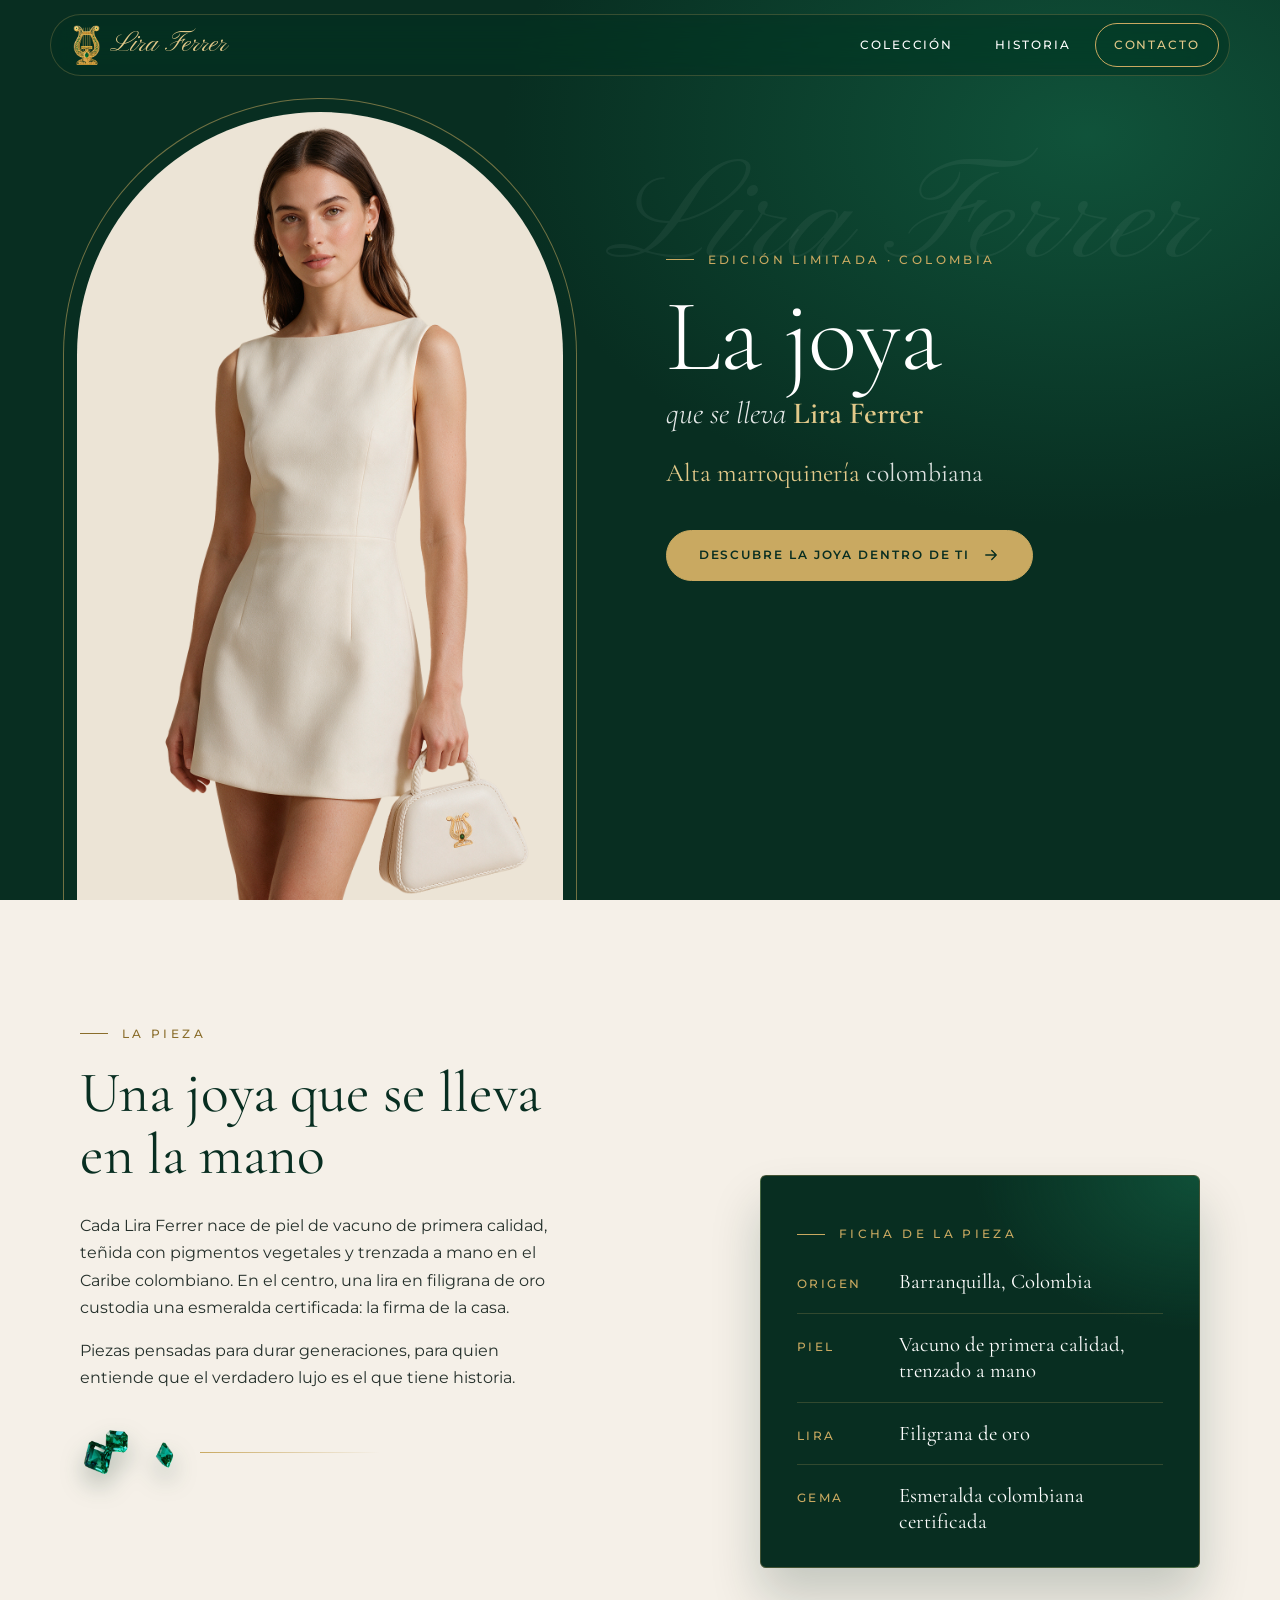
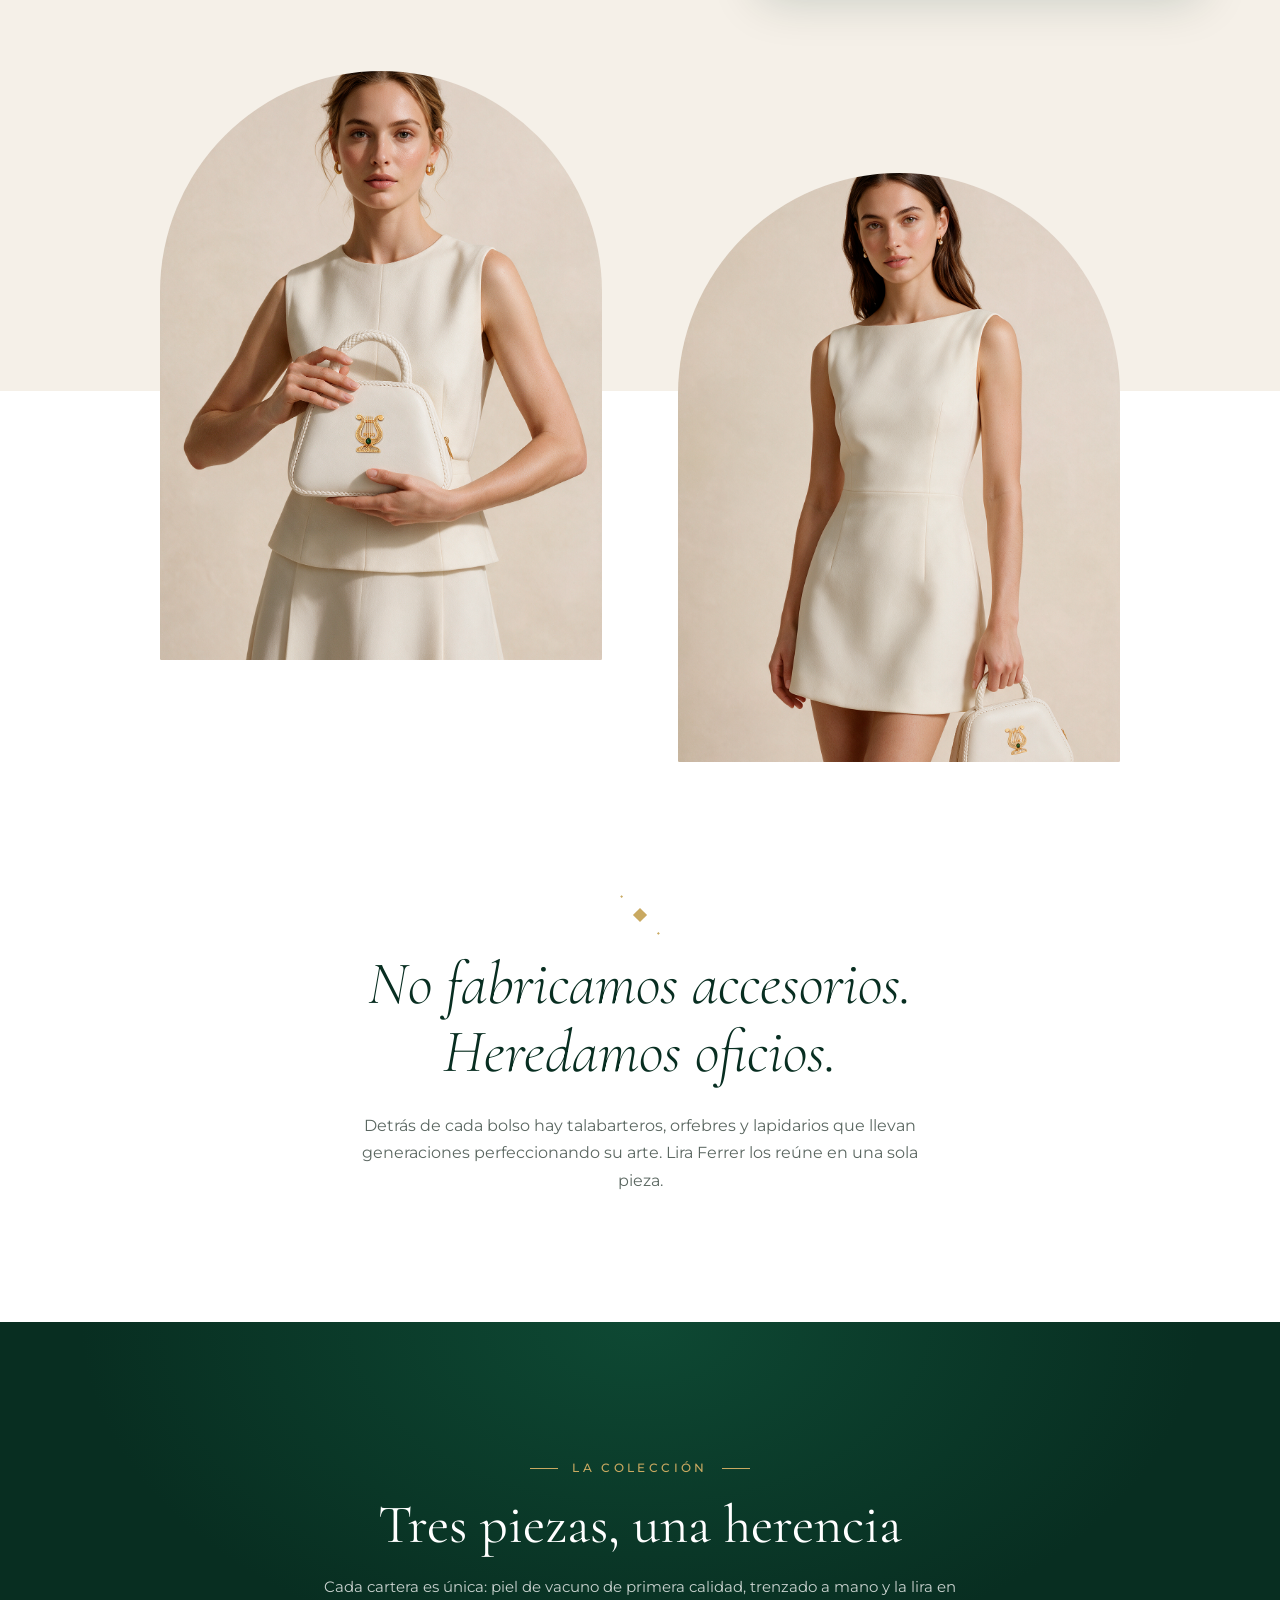
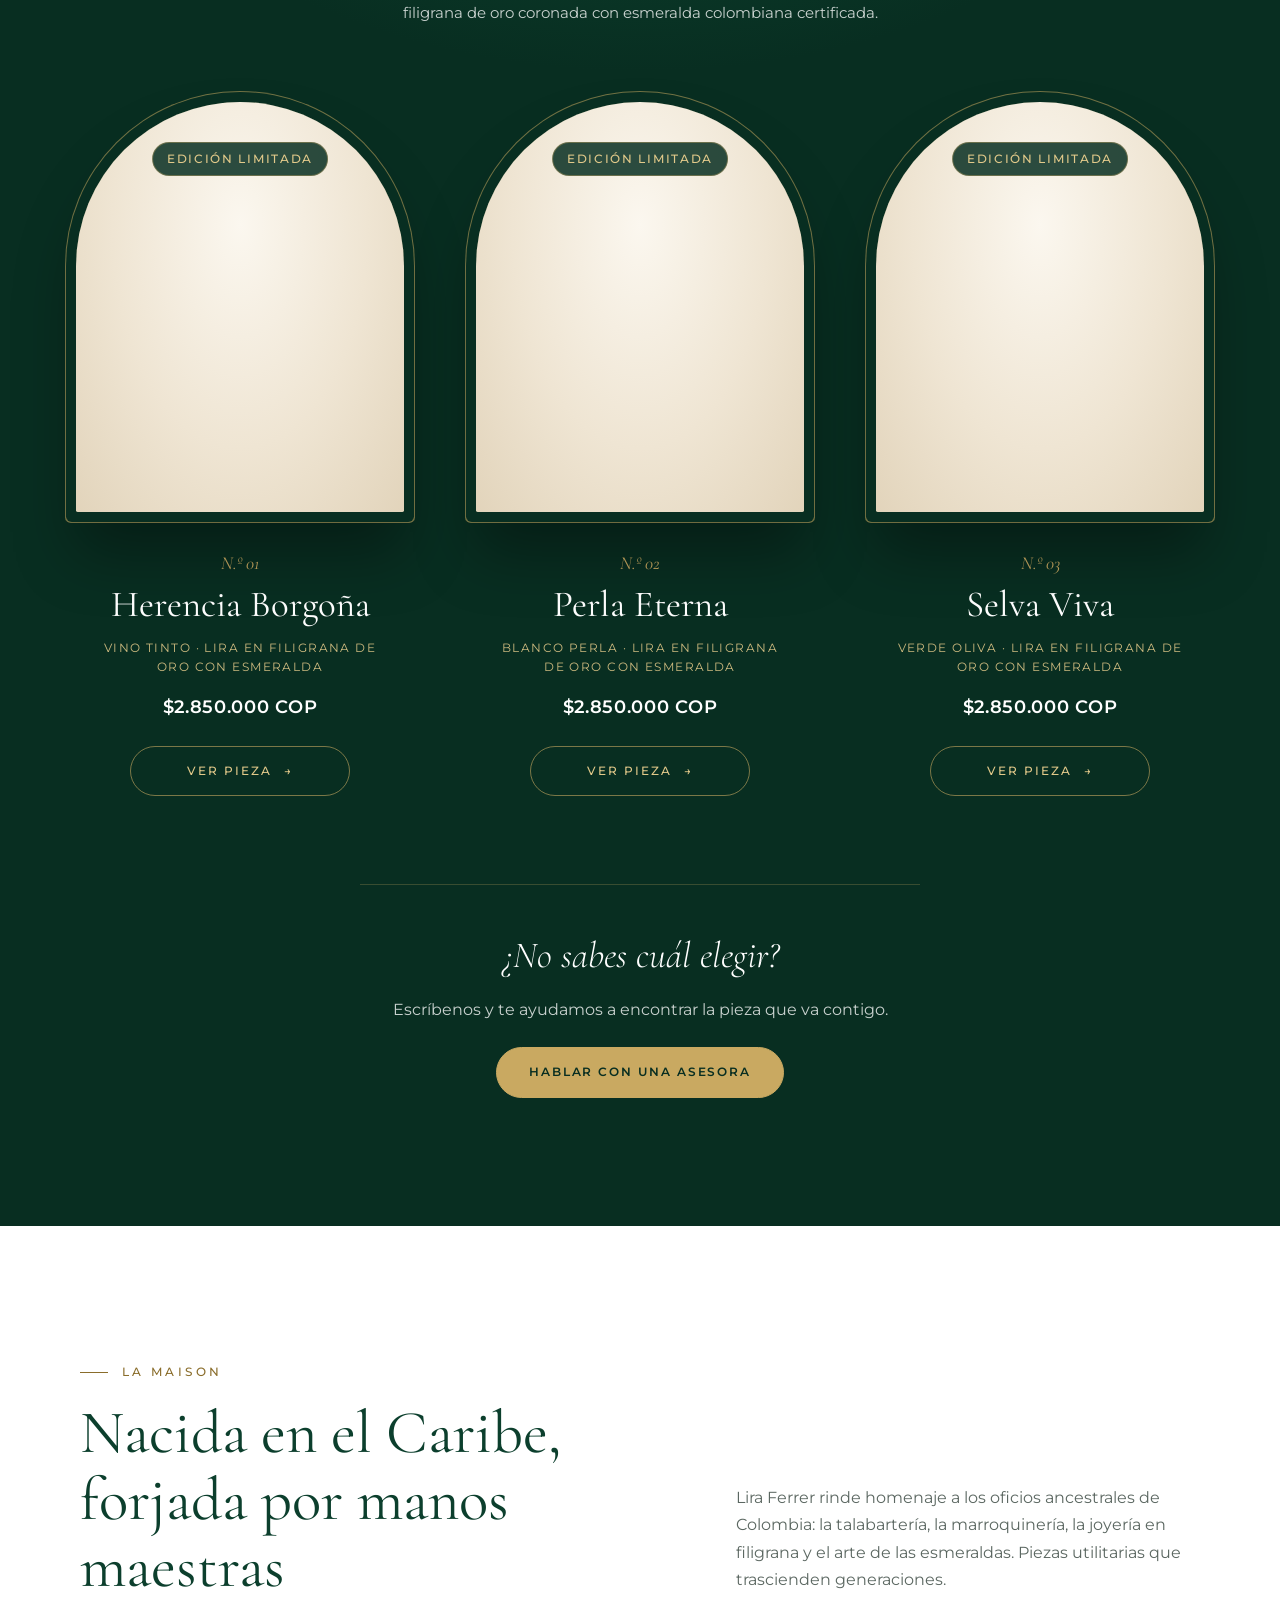
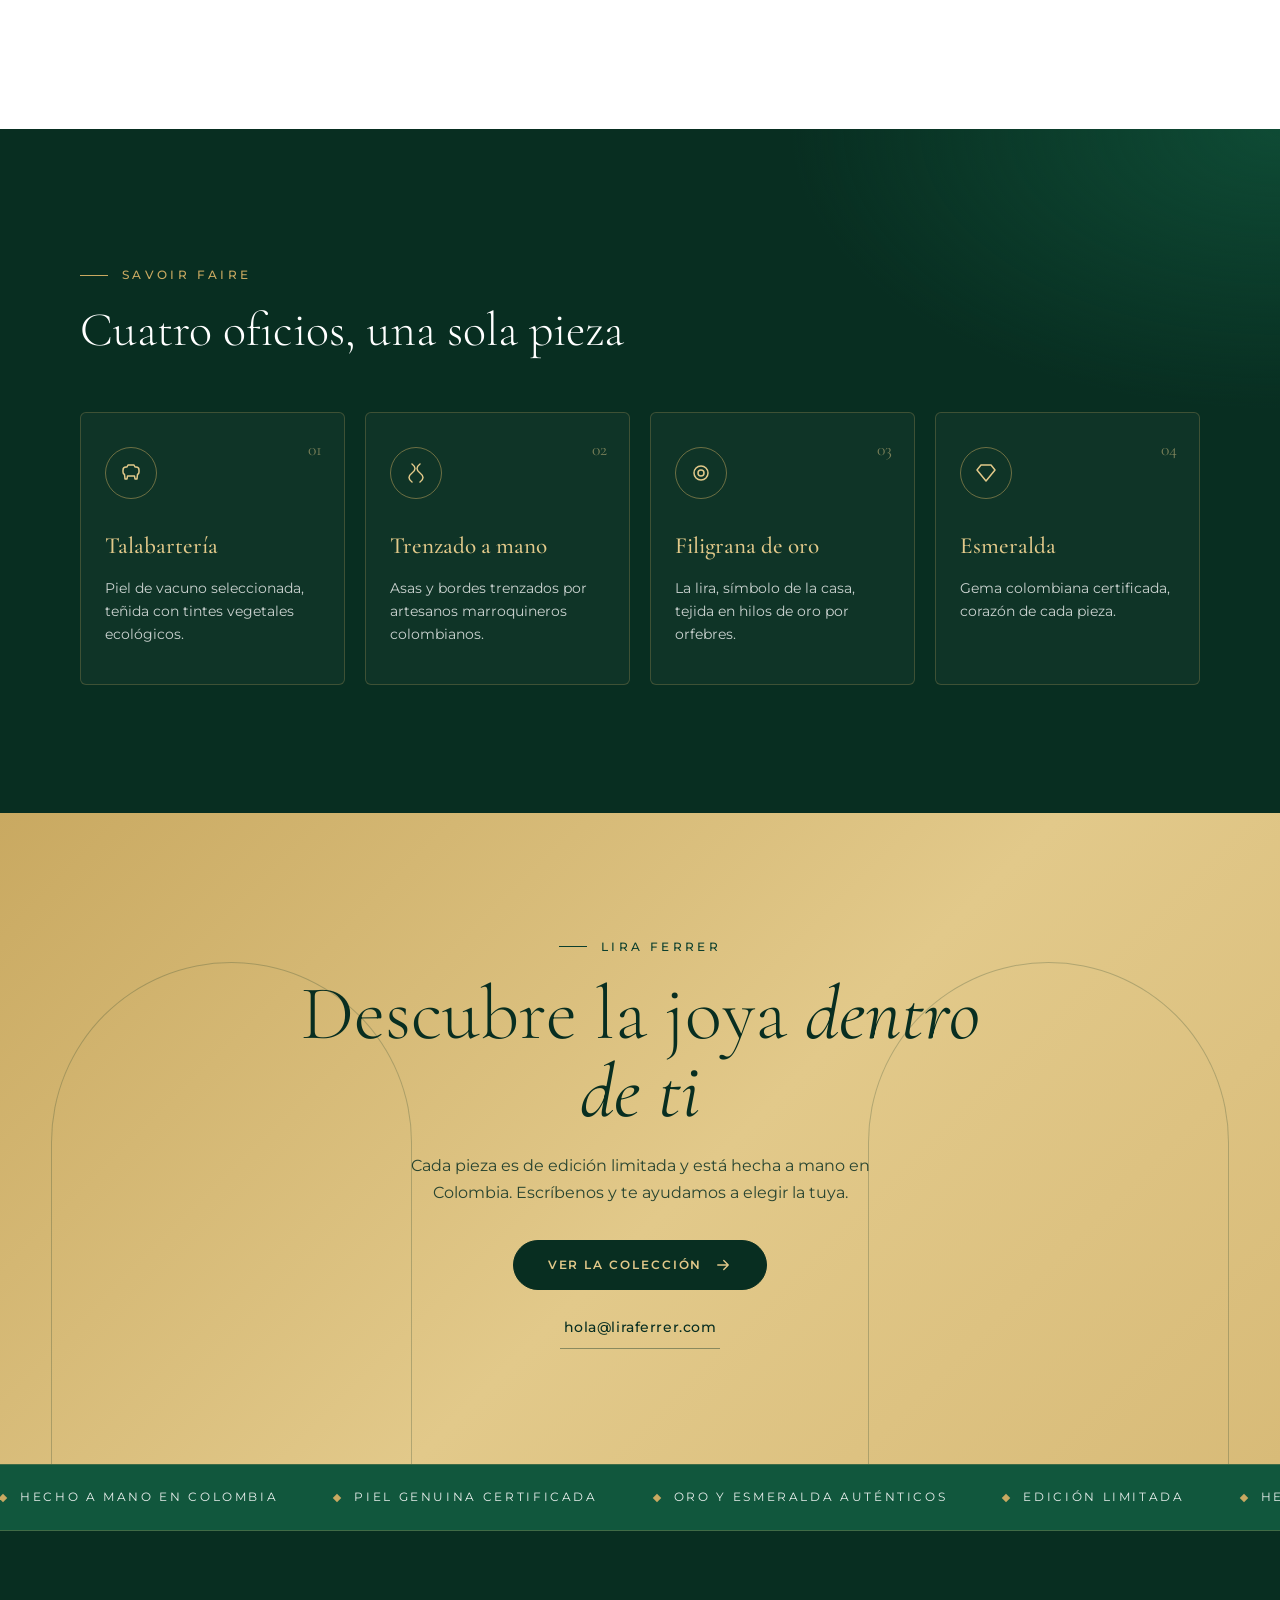
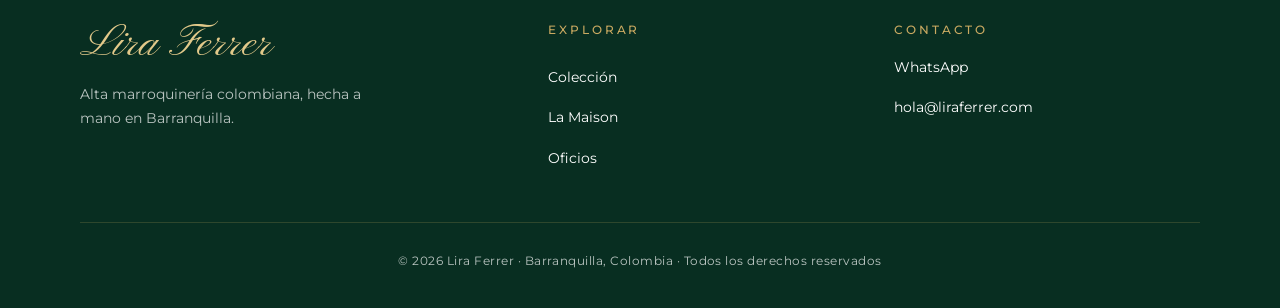
==== frontend/index.html @ e4b2d53c "Add files via upload" ====
<!DOCTYPE html>
<html lang="es">
<head>
  <meta charset="UTF-8">
  <meta name="viewport" content="width=device-width, initial-scale=1.0">
  <meta name="theme-color" content="#082e21">
  <title>Lira Ferrer | Alta marroquinería colombiana</title>
  <meta name="description" content="Lira Ferrer: alta marroquinería colombiana. Carteras hechas a mano con piel genuina, lira en filigrana de oro y esmeralda colombiana certificada.">

  <!-- Las animaciones de aparición solo se activan si hay JavaScript -->
  <script>document.documentElement.classList.add('js');</script>

  <!-- Fuentes -->
  <link rel="preconnect" href="https://fonts.googleapis.com">
  <link rel="preconnect" href="https://fonts.gstatic.com" crossorigin>
  <link href="https://fonts.googleapis.com/css2?family=Cormorant+Garamond:ital,wght@0,300;0,400;0,500;0,600;1,300;1,400;1,500&family=Montserrat:wght@300;400;500;600&family=Pinyon+Script&display=swap" rel="stylesheet">

  <!-- Estilos -->
  <link rel="stylesheet" href="assets/css/styles.css">
</head>
<body>

  <a href="#coleccion" class="skip">Saltar al contenido</a>
  <div class="progreso" aria-hidden="true"></div>

  <!-- ================= NAV ================= -->
  <header class="nav" id="nav">
    <a href="#inicio" class="nav-logo" aria-label="Lira Ferrer, inicio">
      <img src="assets/img/logo/lira-emblema.png" alt="" width="40" height="40">
      <span>Lira Ferrer</span>
    </a>

    <button class="nav-toggle" id="navToggle" aria-label="Abrir menú" aria-controls="navLinks">
      <span></span><span></span><span></span>
    </button>

    <nav aria-label="Principal">
      <ul class="nav-links" id="navLinks">
        <li><a href="#coleccion">Colección</a></li>
        <li><a href="#maison">Historia</a></li>
        <li><a href="#contacto">Contacto</a></li>
      </ul>
    </nav>
  </header>

  <main>
  <!-- ================= HERO ================= -->
  <section class="hero" id="inicio">
    <div class="hero-foto">
      <img src="assets/img/hero/hero-modelo.png" alt="Modelo sosteniendo el bolso Perla Eterna" fetchpriority="high" decoding="async">
    </div>

    <span class="hero-marca-agua" aria-hidden="true">Lira Ferrer</span>

    <div class="hero-texto">
      <span class="eyebrow eyebrow-oro">Edición limitada · Colombia</span>
      <h1>
        La joya
        <small>que se lleva <strong>Lira Ferrer</strong></small>
      </h1>
      <p class="hero-sub"><span>Alta marroquinería</span> colombiana</p>
      <a href="#coleccion" class="btn btn-pill">
        Descubre la joya dentro de ti
        <svg viewBox="0 0 24 24" aria-hidden="true"><path d="M5 12h14M13 6l6 6-6 6"/></svg>
      </a>
    </div>
  </section>

  <!-- ================= INTRO =================
       Columna izquierda: texto + esmeraldas como cierre.
       Columna derecha: bolso rotatorio (sobresale del hero) + ficha debajo.
       El bolso va EN el flujo de la columna, así la ficha nunca se encima. -->
  <section class="intro">
    <div class="contenedor intro-grid">

      <div class="intro-texto reveal">
        <span class="eyebrow">La pieza</span>
        <h2>Una joya que se lleva en la mano</h2>
        <p>Cada Lira Ferrer nace de piel de vacuno de primera calidad, teñida con pigmentos vegetales y trenzada a mano en el Caribe colombiano. En el centro, una lira en filigrana de oro custodia una esmeralda certificada: la firma de la casa.</p>
        <p>Piezas pensadas para durar generaciones, para quien entiende que el verdadero lujo es el que tiene historia.</p>

        <div class="intro-cierre" aria-hidden="true">
          <img class="intro-esmeraldas" src="assets/img/decor/esmeraldas.png" alt="" loading="lazy" decoding="async">
          <span class="intro-linea"></span>
        </div>
      </div>

      <div class="intro-derecha">
        <!-- Rotación de bolsos: cada 15 s se funde al siguiente (CSS puro) -->
        <div class="intro-bolso">
          <img src="assets/img/bolsos/bolso-blanco.png" alt="Bolsos Lira Ferrer con lira de oro y esmeralda" decoding="async">
          <img src="assets/img/bolsos/bolso-verde.png" alt="" aria-hidden="true" decoding="async">
          <img src="assets/img/bolsos/bolso-vinotinto.png" alt="" aria-hidden="true" decoding="async">
        </div>

        <aside class="intro-ficha reveal" aria-label="Ficha de la pieza">
          <span class="eyebrow eyebrow-oro">Ficha de la pieza</span>
          <dl>
            <div><dt>Origen</dt><dd>Barranquilla, Colombia</dd></div>
            <div><dt>Piel</dt><dd>Vacuno de primera calidad, trenzado a mano</dd></div>
            <div><dt>Lira</dt><dd>Filigrana de oro</dd></div>
            <div><dt>Gema</dt><dd>Esmeralda colombiana certificada</dd></div>
          </dl>
        </aside>
      </div>

    </div>
  </section>

  <!-- ================= GALERÍA ================= -->
  <section class="galeria" aria-label="Galería">
    <div class="galeria-grid">
      <figure class="galeria-item reveal">
        <img src="assets/img/galeria/galeria-1.png" alt="Modelo con vestido blanco y bolso Lira Ferrer" loading="lazy" decoding="async">
      </figure>
      <figure class="galeria-item reveal">
        <img src="assets/img/galeria/galeria-2.png" alt="Modelo sosteniendo el bolso Lira Ferrer" loading="lazy" decoding="async">
      </figure>
    </div>
  </section>

  <!-- ================= MANIFIESTO ================= -->
  <section class="manifiesto">
    <div class="contenedor-angosto reveal">
      <span class="ornamento" aria-hidden="true"></span>
      <h2>No fabricamos accesorios. Heredamos oficios.</h2>
      <p>Detrás de cada bolso hay talabarteros, orfebres y lapidarios que llevan generaciones perfeccionando su arte. Lira Ferrer los reúne en una sola pieza.</p>
    </div>
  </section>

  <!-- ================= COLECCIÓN ================= -->
  <section class="coleccion" id="coleccion">
    <div class="titulo-seccion reveal">
      <span class="eyebrow">La colección</span>
      <h2>Tres piezas, una herencia</h2>
      <p>Cada cartera es única: piel de vacuno de primera calidad, trenzado a mano y la lira en filigrana de oro coronada con esmeralda colombiana certificada.</p>
    </div>

    <!-- Se muestra tal cual; si la API responde, JS lo reemplaza con los datos reales -->
    <div class="coleccion-grid" id="coleccionGrid">
      <article class="pieza reveal">
        <a href="producto.html?slug=herencia-borgona" class="pieza-img" aria-label="Ver Herencia Borgoña">
          <img src="assets/img/bolsos/bolso-vinotinto.png" alt="Herencia Borgoña" loading="lazy" decoding="async">
        </a>
        <div class="pieza-info">
          <h3>Herencia Borgoña</h3>
          <p class="pieza-detalle">Vino tinto · Lira en filigrana de oro con esmeralda</p>
          <span class="pieza-precio">$2.850.000 COP</span>
          <a href="producto.html?slug=herencia-borgona" class="btn btn-linea">Ver pieza</a>
        </div>
      </article>

      <article class="pieza reveal">
        <a href="producto.html?slug=perla-eterna" class="pieza-img" aria-label="Ver Perla Eterna">
          <img src="assets/img/bolsos/bolso-blanco.png" alt="Perla Eterna" loading="lazy" decoding="async">
        </a>
        <div class="pieza-info">
          <h3>Perla Eterna</h3>
          <p class="pieza-detalle">Blanco perla · Lira en filigrana de oro con esmeralda</p>
          <span class="pieza-precio">$2.850.000 COP</span>
          <a href="producto.html?slug=perla-eterna" class="btn btn-linea">Ver pieza</a>
        </div>
      </article>

      <!-- NOMBRE Y SLUG PROVISIONALES: cámbialos por los reales del bolso verde -->
      <article class="pieza reveal">
        <a href="producto.html?slug=selva-viva" class="pieza-img" aria-label="Ver Selva Viva">
          <img src="assets/img/bolsos/bolso-verde.png" alt="Selva Viva" loading="lazy" decoding="async">
        </a>
        <div class="pieza-info">
          <h3>Selva Viva</h3>
          <p class="pieza-detalle">Verde oliva · Lira en filigrana de oro con esmeralda</p>
          <span class="pieza-precio">$2.850.000 COP</span>
          <a href="producto.html?slug=selva-viva" class="btn btn-linea">Ver pieza</a>
        </div>
      </article>
    </div>

    <!-- Asesoría: el enlace de WhatsApp lo copia efectos.js desde el del footer -->
    <div class="coleccion-ayuda reveal" hidden>
      <h3>¿No sabes cuál elegir?</h3>
      <p>Escríbenos y te ayudamos a encontrar la pieza que va contigo.</p>
      <a href="#" id="linkWhatsapp2" class="btn btn-pill" target="_blank" rel="noopener">Hablar con una asesora</a>
    </div>
  </section>

  <!-- ================= LA MAISON ================= -->
  <section class="maison" id="maison">
    <div class="contenedor maison-grid reveal">
      <div>
        <span class="eyebrow">La Maison</span>
        <h2>Nacida en el Caribe, forjada por manos maestras</h2>
      </div>
      <p>Lira Ferrer rinde homenaje a los oficios ancestrales de Colombia: la talabartería, la marroquinería, la joyería en filigrana y el arte de las esmeraldas. Piezas utilitarias que trascienden generaciones.</p>
    </div>
  </section>

  <!-- ================= SAVOIR FAIRE ================= -->
  <section class="oficios" id="oficios">
    <div class="contenedor">
      <div class="oficios-cabecera reveal">
        <span class="eyebrow eyebrow-oro">Savoir faire</span>
        <h3 class="oficios-titulo">Cuatro oficios, una sola pieza</h3>
      </div>

      <div class="oficios-grid">
        <div class="oficio reveal">
          <div class="oficio-icono">
            <!-- Talabartería -->
            <svg viewBox="0 0 24 24" aria-hidden="true"><path d="M4 9c0-2 1.5-3 3-3h1l1-2h6l1 2h1c1.5 0 3 1 3 3v2c0 1-.5 2-1.5 2.5L18 18h-2l-.5-3h-7L8 18H6l-.5-4.5C4.5 13 4 12 4 11z"/></svg>
          </div>
          <h4>Talabartería</h4>
          <p>Piel de vacuno seleccionada, teñida con tintes vegetales ecológicos.</p>
        </div>

        <div class="oficio reveal">
          <div class="oficio-icono">
            <!-- Trenzado -->
            <svg viewBox="0 0 24 24" aria-hidden="true"><path d="M8 3c4 3 4 6 0 9s-4 6 0 9M16 3c-4 3-4 6 0 9s4 6 0 9"/></svg>
          </div>
          <h4>Trenzado a mano</h4>
          <p>Asas y bordes trenzados por artesanos marroquineros colombianos.</p>
        </div>

        <div class="oficio reveal">
          <div class="oficio-icono">
            <!-- Filigrana -->
            <svg viewBox="0 0 24 24" aria-hidden="true"><circle cx="12" cy="12" r="7"/><circle cx="12" cy="12" r="3"/></svg>
          </div>
          <h4>Filigrana de oro</h4>
          <p>La lira, símbolo de la casa, tejida en hilos de oro por orfebres.</p>
        </div>

        <div class="oficio reveal">
          <div class="oficio-icono">
            <!-- Esmeralda -->
            <svg viewBox="0 0 24 24" aria-hidden="true"><path d="M7 4h10l4 5-9 11L3 9z"/></svg>
          </div>
          <h4>Esmeralda</h4>
          <p>Gema colombiana certificada, corazón de cada pieza.</p>
        </div>
      </div>
    </div>
  </section>

  <!-- ================= CTA FINAL ================= -->
  <section class="cta-final" aria-labelledby="ctaTitulo">
    <div class="contenedor-angosto reveal">
      <span class="eyebrow eyebrow-claro">Lira Ferrer</span>
      <h2 id="ctaTitulo">Descubre la joya <em>dentro de ti</em></h2>
      <p>Cada pieza es de edición limitada y está hecha a mano en Colombia. Escríbenos y te ayudamos a elegir la tuya.</p>
      <div class="cta-acciones">
        <a href="#coleccion" class="btn btn-oscuro">
          Ver la colección
          <svg viewBox="0 0 24 24" aria-hidden="true"><path d="M5 12h14M13 6l6 6-6 6"/></svg>
        </a>
        <a href="mailto:hola@liraferrer.com" class="enlace-sutil">hola@liraferrer.com</a>
      </div>
    </div>
  </section>
  </main>

  <!-- ================= FRANJA SELLOS (marquesina) ================= -->
  <div class="franja" aria-label="Sellos de calidad">
    <div class="franja-track">
      <div class="franja-grupo">
        <span>Hecho a mano en Colombia</span>
        <span>Piel genuina certificada</span>
        <span>Oro y esmeralda auténticos</span>
        <span>Edición limitada</span>
      </div>
      <div class="franja-grupo" aria-hidden="true">
        <span>Hecho a mano en Colombia</span>
        <span>Piel genuina certificada</span>
        <span>Oro y esmeralda auténticos</span>
        <span>Edición limitada</span>
      </div>
    </div>
  </div>

  <!-- ================= FOOTER ================= -->
  <footer class="footer" id="contacto">
    <div class="contenedor footer-grid">
      <div class="footer-marca">
        <a href="#inicio" class="footer-logo">Lira Ferrer</a>
        <p>Alta marroquinería colombiana, hecha a mano en Barranquilla.</p>
      </div>

      <nav aria-label="Pie de página">
        <h4>Explorar</h4>
        <ul class="footer-links">
          <li><a href="#coleccion">Colección</a></li>
          <li><a href="#maison">La Maison</a></li>
          <li><a href="#oficios">Oficios</a></li>
        </ul>
      </nav>

      <div class="footer-contacto">
        <h4>Contacto</h4>
        <a href="#" id="linkWhatsapp" target="_blank" rel="noopener">WhatsApp</a>
        <a href="mailto:hola@liraferrer.com">hola@liraferrer.com</a>
      </div>
    </div>

    <p class="footer-copy">© <span id="anio">2026</span> Lira Ferrer · Barranquilla, Colombia · Todos los derechos reservados</p>
  </footer>

  <!-- WhatsApp flotante (se muestra solo si el enlace del footer está configurado) -->
  <a href="#" id="waFlotante" class="wa-flotante" target="_blank" rel="noopener" aria-label="Escribir por WhatsApp" hidden>
    <svg viewBox="0 0 24 24" aria-hidden="true"><path d="M21 11.5a8.38 8.38 0 0 1-.9 3.8 8.5 8.5 0 0 1-7.6 4.7 8.38 8.38 0 0 1-3.8-.9L3 21l1.9-5.7a8.38 8.38 0 0 1-.9-3.8 8.5 8.5 0 0 1 4.7-7.6 8.38 8.38 0 0 1 3.8-.9h.5a8.48 8.48 0 0 1 8 8v.5z"/></svg>
  </a>

  <!-- JS -->
  <script src="assets/js/pages/index.js"></script>
  <script src="assets/js/pages/piezas-locales.js"></script>
  <script src="assets/js/pages/efectos.js"></script>
</body>
</html>
---- frontend/assets/css/styles.css ----
/* =========================================================
   LIRA FERRER — Estilos generales (v3)
   Arquitectura de tokens en 3 capas:
   primitivos (valores) → semánticos (propósito) → componentes
   ========================================================= */

:root {
  /* ---------- 1. Primitivos ---------- */
  --verde: #0c3f2d;
  --verde-oscuro: #082e21;
  --verde-claro: #11573d;
  --oro: #c9a961;
  --oro-claro: #e2c98a;
  --oro-oscuro: #8a6d2b;      /* oro legible sobre fondos claros (contraste ≥ 4.5) */
  --crema: #f5f0e8;
  --blanco: #ffffff;
  --tinta: #25302b;
  --musgo: #5b6761;
  --placeholder: #ece4d6;

  --serif: 'Cormorant Garamond', Georgia, serif;
  --script: 'Pinyon Script', cursive;
  --sans: 'Montserrat', Arial, sans-serif;

  --ease: cubic-bezier(0.22, 1, 0.36, 1);

  /* ---------- 2. Semánticos ---------- */
  --texto: var(--tinta);
  --gris: var(--musgo);
  --acento: var(--oro);
  --acento-texto: var(--oro-oscuro);
  --superficie-oscura: var(--verde-oscuro);
  --superficie-suave: var(--crema);
  --radio: 6px;
  --radio-pill: 999px;
  --seccion: clamp(72px, 10vw, 140px);
  --sombra-suave: 0 20px 40px rgba(8, 46, 33, 0.10);
  --sombra-honda: 0 30px 50px rgba(8, 46, 33, 0.20);

  /* ---------- 3. Componentes ---------- */
  --btn-alto: 48px;
  --nav-alto: 64px;
}

/* Fundido entre páginas: al cambiar de color de pieza, la paleta se mezcla
   en vez de saltar. Navegadores sin soporte simplemente lo ignoran. */
@media (prefers-reduced-motion: no-preference) {
  @view-transition { navigation: auto; }
}

/* ---------- Reset ---------- */
* { margin: 0; padding: 0; box-sizing: border-box; }
html { scroll-behavior: smooth; -webkit-text-size-adjust: 100%; }
body {
  font-family: var(--sans);
  font-weight: 400;
  font-size: 1rem;
  color: var(--texto);
  background: var(--blanco);
  line-height: 1.7;
  overflow-x: hidden;
  -webkit-font-smoothing: antialiased;
}
img { max-width: 100%; display: block; }
a { color: inherit; text-decoration: none; }
ul { list-style: none; }
section[id] { scroll-margin-top: 90px; }

/* Imagen que no existe: se oculta para no mostrar el texto "alt" encima */
img.img-falta { visibility: hidden; }

/* Foco visible para teclado */
:focus-visible { outline: 2px solid var(--oro); outline-offset: 3px; border-radius: 2px; }

.skip {
  position: absolute; left: 16px; top: -60px; z-index: 200;
  background: var(--oro); color: var(--verde-oscuro);
  padding: 10px 18px; border-radius: var(--radio-pill); font-size: 0.8rem; font-weight: 600;
  transition: top 0.2s ease;
}
.skip:focus { top: 16px; }

/* Barra de progreso de lectura (solo navegadores con scroll-timeline) */
.progreso {
  position: fixed; top: 0; left: 0; z-index: 150;
  width: 100%; height: 3px;
  background: linear-gradient(90deg, var(--oro), var(--oro-claro));
  transform: scaleX(0);
  transform-origin: 0 50%;
  pointer-events: none;
}
@supports (animation-timeline: scroll()) {
  .progreso { animation: progreso linear both; animation-timeline: scroll(root); }
  @keyframes progreso { to { transform: scaleX(1); } }
}

/* ---------- Contenedores ---------- */
.contenedor { width: 90%; max-width: 1120px; margin: 0 auto; }
.contenedor-angosto { width: 90%; max-width: 720px; margin: 0 auto; text-align: center; }

/* ---------- Tipografía reutilizable ---------- */
.eyebrow {
  display: inline-flex;
  align-items: center;
  gap: 14px;
  font-size: 0.75rem;
  font-weight: 500;
  letter-spacing: 0.28em;
  text-transform: uppercase;
  color: var(--acento-texto);
  margin-bottom: 18px;
}
.eyebrow::before { content: ''; width: 28px; height: 1px; background: currentColor; }
.eyebrow-oro { color: var(--oro); }
.eyebrow-claro { color: var(--verde); }

.titulo-seccion { text-align: center; max-width: 660px; margin: 0 auto clamp(40px, 6vw, 64px); width: 90%; }
.titulo-seccion .eyebrow::after { content: ''; width: 28px; height: 1px; background: currentColor; }
.titulo-seccion h2 {
  font-family: var(--serif);
  font-weight: 400;
  font-size: clamp(2.2rem, 4.5vw, 3.4rem);
  line-height: 1.1;
  color: var(--verde);
  margin-bottom: 18px;
}
.titulo-seccion p { font-size: 0.95rem; color: var(--gris); }

/* ---------- Botones ---------- */
.btn {
  display: inline-flex;
  align-items: center;
  justify-content: center;
  gap: 12px;
  min-height: var(--btn-alto);
  font-family: var(--sans);
  font-size: 0.75rem;
  font-weight: 500;
  letter-spacing: 0.16em;
  text-transform: uppercase;
  transition: background 0.35s var(--ease), color 0.35s var(--ease), border-color 0.35s var(--ease), transform 0.35s var(--ease);
  cursor: pointer;
}
.btn svg { width: 18px; height: 18px; fill: none; stroke: currentColor; stroke-width: 1.8; stroke-linecap: round; stroke-linejoin: round; transition: transform 0.35s var(--ease); }
.btn:hover svg { transform: translateX(4px); }

/* Principal: relleno dorado con brillo ocasional */
.btn-pill {
  position: relative;
  overflow: hidden;
  isolation: isolate;
  padding: 14px 32px;
  background: var(--oro);
  border: 1px solid var(--oro);
  border-radius: var(--radio-pill);
  color: var(--verde-oscuro);
  font-weight: 600;
}
.btn-pill::before {
  content: '';
  position: absolute; inset: 0; z-index: -1;
  background: linear-gradient(110deg, transparent 30%, rgba(255, 255, 255, 0.5) 50%, transparent 70%);
  transform: translateX(-120%);
  animation: brillo 6s ease-in-out 2.5s infinite;
}
@keyframes brillo {
  0%, 55% { transform: translateX(-120%); }
  100%    { transform: translateX(120%); }
}
.btn-pill:hover { background: var(--oro-claro); border-color: var(--oro-claro); transform: translateY(-2px); }

/* Secundario: línea */
.btn-linea {
  width: 100%;
  padding: 14px 32px;
  border: 1px solid var(--verde);
  border-radius: var(--radio-pill);
  color: var(--verde);
}
.btn-linea::after { content: '→'; transition: transform 0.35s var(--ease); }
.btn-linea:hover { background: var(--verde); color: var(--oro-claro); }
.btn-linea:hover::after { transform: translateX(4px); }

/* Sobre fondo dorado */
.btn-oscuro {
  padding: 14px 34px;
  background: var(--verde-oscuro);
  border: 1px solid var(--verde-oscuro);
  border-radius: var(--radio-pill);
  color: var(--oro-claro);
  font-weight: 600;
}
.btn-oscuro:hover { background: var(--verde); transform: translateY(-2px); box-shadow: 0 14px 28px rgba(8, 46, 33, 0.3); }

/* =========================================================
   NAV (píldora flotante con desenfoque)
   ========================================================= */
.nav {
  position: fixed;
  top: 14px;
  left: 50%;
  transform: translateX(-50%);
  z-index: 100;
  width: min(1180px, calc(100% - 28px));
  display: flex;
  align-items: center;
  justify-content: space-between;
  padding: 8px 10px 8px 22px;
  border-radius: var(--radio-pill);
  background: rgba(8, 46, 33, 0.55);
  border: 1px solid rgba(201, 169, 97, 0.25);
  -webkit-backdrop-filter: blur(16px) saturate(140%);
  backdrop-filter: blur(16px) saturate(140%);
  transition: background 0.4s ease, box-shadow 0.4s ease;
}
.nav.scrolled { background: rgba(8, 46, 33, 0.92); box-shadow: 0 10px 30px rgba(0, 0, 0, 0.25); }
.nav-logo { display: flex; align-items: center; gap: 10px; }
.nav-logo img { height: 40px; width: auto; }
.nav-logo span { font-family: var(--script); font-size: 1.75rem; line-height: 1; color: var(--oro-claro); }
.nav-links { display: flex; align-items: center; gap: 6px; }
.nav-links a {
  display: inline-flex;
  align-items: center;
  min-height: 44px;
  padding: 0 18px;
  font-size: 0.75rem;
  font-weight: 500;
  letter-spacing: 0.16em;
  text-transform: uppercase;
  color: var(--blanco);
  border-radius: var(--radio-pill);
  transition: background 0.3s ease, color 0.3s ease;
}
.nav-links a:hover { background: rgba(255, 255, 255, 0.1); color: var(--oro-claro); }
.nav-links a.activo { color: var(--oro-claro); background: rgba(255, 255, 255, 0.1); }
.nav-links li:last-child a { border: 1px solid var(--oro); color: var(--oro-claro); }
.nav-links li:last-child a:hover,
.nav-links li:last-child a.activo { background: var(--oro); color: var(--verde-oscuro); }

.nav-toggle {
  display: none;
  flex-direction: column;
  justify-content: center;
  align-items: center;
  gap: 5px;
  width: 44px; height: 44px;
  background: none;
  border: none;
  cursor: pointer;
}
.nav-toggle span { width: 22px; height: 2px; background: var(--oro-claro); border-radius: 2px; }

/* =========================================================
   HERO
   ========================================================= */
.hero {
  position: relative;
  min-height: 100vh;
  min-height: 100svh;
  background:
    radial-gradient(900px 600px at 85% 15%, rgba(17, 87, 61, 0.9) 0%, transparent 65%),
    var(--verde-oscuro);
  display: flex;
  align-items: center;
  overflow: hidden;
}

/* Foto en arco (eco del arco de la lira) */
.hero-foto {
  position: absolute;
  left: 6%;
  bottom: 0;
  top: 112px;
  width: min(38%, 520px);
  background: var(--placeholder);
  border-radius: 999px 999px 0 0;
  transform: translate3d(0, calc(var(--py, 0) * 1px), 0);   /* parallax (efectos.js) */
}
.hero-foto::before {
  content: '';
  position: absolute;
  inset: -14px -14px 0 -14px;
  border: 1px solid rgba(201, 169, 97, 0.55);
  border-bottom: 0;
  border-radius: 999px 999px 0 0;
  pointer-events: none;
}
.hero-foto img {
  width: 100%; height: 100%;
  object-fit: cover;
  object-position: top center;
  border-radius: 999px 999px 0 0;
}

.hero-marca-agua {
  position: absolute;
  top: 17%; right: 6%;
  font-family: var(--script);
  font-size: clamp(5rem, 11vw, 10rem);
  line-height: 1;
  color: rgba(255, 255, 255, 0.05);
  white-space: nowrap;
  pointer-events: none;
  user-select: none;
  transform: translate3d(calc(var(--sx, 0) * 1px), 0, 0);
}

.hero-texto {
  position: relative;
  z-index: 3;
  margin-left: 52%;
  max-width: 580px;
  padding: 120px 5% 22vh 0;
  color: var(--blanco);
}
.hero-texto h1 {
  font-family: var(--serif);
  font-weight: 300;
  font-size: clamp(3.6rem, 8vw, 7.2rem);
  line-height: 0.95;
  letter-spacing: -0.01em;
}
.hero-texto h1 small {
  display: block;
  font-size: clamp(1.4rem, 2.4vw, 2rem);
  font-style: italic;
  font-weight: 300;
  letter-spacing: 0;
  margin-top: 14px;
  color: rgba(255, 255, 255, 0.9);
}
.hero-texto h1 strong { font-style: normal; font-weight: 600; color: var(--oro-claro); }
.hero-sub {
  font-family: var(--serif);
  font-size: clamp(1.25rem, 2vw, 1.6rem);
  margin: 22px 0 36px;
  color: rgba(255, 255, 255, 0.85);
}
.hero-sub span { color: var(--oro-claro); }

/* Entrada coreografiada del hero (solo CSS) */
.hero-texto > * { animation: entrar 1s var(--ease) both; }
.hero-texto > :nth-child(1) { animation-delay: 0.15s; }
.hero-texto > :nth-child(2) { animation-delay: 0.3s; }
.hero-texto > :nth-child(3) { animation-delay: 0.5s; }
.hero-texto > :nth-child(4) { animation-delay: 0.65s; }
.hero-foto img { animation: revelar 1.6s var(--ease) both; }
.hero-foto::before { animation: aparecer 1.2s ease 0.9s both; }
@keyframes entrar   { from { opacity: 0; transform: translateY(28px); } }
@keyframes aparecer { from { opacity: 0; } }
@keyframes revelar  {
  from { clip-path: inset(100% 0 0 0); transform: scale(1.12); }
  to   { clip-path: inset(0 0 0 0);   transform: scale(1); }
}

/* =========================================================
   INTRO
   Dos columnas. La derecha apila: bolso (sobresale del hero) y
   ficha. Como el bolso está en el flujo, la ficha nunca se encima.
   ========================================================= */
.intro {
  --intro-pad: clamp(80px, 9vw, 130px);
  --solape: clamp(160px, 22vw, 300px);      /* cuánto del bolso invade el hero */
  position: relative;
  background: var(--crema);
  padding: var(--intro-pad) 0 clamp(80px, 8vw, 120px);
}
.intro-grid {
  display: grid;
  grid-template-columns: minmax(0, 1fr) minmax(0, min(560px, 46%));
  gap: clamp(32px, 5vw, 64px);
  align-items: start;
}

/* --- Columna izquierda --- */
.intro-texto { max-width: 480px; }
.intro-texto h2 {
  font-family: var(--serif);
  font-weight: 400;
  font-size: clamp(2.4rem, 4.6vw, 3.6rem);
  line-height: 1.08;
  color: var(--verde-oscuro);
  margin-bottom: 26px;
}
.intro-texto p { font-size: 1rem; color: var(--texto); margin-bottom: 16px; }

/* Cierre: esmeraldas + filete dorado que se desvanece */
.intro-cierre { display: flex; align-items: center; gap: 20px; margin-top: 36px; }
.intro-esmeraldas {
  width: 100px;
  flex: none;
  filter: drop-shadow(0 12px 12px rgba(8, 46, 33, 0.28));
  animation: flotar 5s ease-in-out infinite reverse;
}
.intro-linea {
  flex: 1;
  max-width: 180px;
  height: 1px;
  background: linear-gradient(90deg, var(--oro), transparent);
}

/* --- Columna derecha --- */
.intro-derecha { display: flex; flex-direction: column; }

.intro-bolso {
  position: relative;
  z-index: 5;
  width: 100%;
  margin-top: calc((var(--intro-pad) + var(--solape)) * -1);   /* sube hasta invadir el hero */
  margin-bottom: clamp(24px, 3vw, 40px);
  filter: drop-shadow(0 40px 40px rgba(0, 0, 0, 0.22));
  animation: flotar 7s ease-in-out infinite;   /* el vaivén vive en el contenedor */
}
@keyframes flotar {
  0%, 100% { transform: translateY(0); }
  50%      { transform: translateY(-10px); }
}

/* Tres capas apiladas: la primera define el tamaño, las otras se superponen.
   Ciclo 45 s = 3 bolsos × 15 s. Fundido de 2.5 s con solapamiento:
   nunca hay un instante sin bolso. Solo se anima opacity. */
.intro-bolso img {
  display: block;
  width: 100%;
  height: auto;
  opacity: 0;
  animation: rotar-bolso 45s linear infinite both;
  will-change: opacity;
}
.intro-bolso img:nth-child(1) { animation-delay: -2.5s; }   /* ya visible al cargar */
.intro-bolso img:nth-child(2),
.intro-bolso img:nth-child(3) { position: absolute; inset: 0; height: 100%; object-fit: contain; }
.intro-bolso img:nth-child(2) { animation-delay: 12.5s; }
.intro-bolso img:nth-child(3) { animation-delay: 27.5s; }

@keyframes rotar-bolso {
  0%      { opacity: 0; }
  5.56%   { opacity: 1; }   /* entra en 2.5 s */
  33.33%  { opacity: 1; }   /* se mantiene hasta los 15 s */
  38.89%  { opacity: 0; }   /* sale mientras entra el siguiente */
  100%    { opacity: 0; }
}

/* Ficha de la pieza */
.intro-ficha {
  position: relative;
  width: 100%;
  max-width: 440px;
  align-self: flex-end;
  background:
    radial-gradient(320px 220px at 100% 0%, rgba(17, 87, 61, 0.8) 0%, transparent 70%),
    var(--superficie-oscura);
  border: 1px solid rgba(201, 169, 97, 0.3);
  border-radius: var(--radio);
  padding: 40px 36px 14px;
  box-shadow: var(--sombra-honda);
}
.intro-ficha .eyebrow { margin-bottom: 6px; }
.intro-ficha dl > div {
  display: grid;
  grid-template-columns: 84px 1fr;
  gap: 18px;
  align-items: baseline;
  padding: 18px 0;
  border-top: 1px solid rgba(201, 169, 97, 0.22);
}
.intro-ficha dl > div:first-child { border-top: 0; }
.intro-ficha dt {
  font-size: 0.75rem;
  font-weight: 500;
  letter-spacing: 0.2em;
  text-transform: uppercase;
  color: var(--oro);
}
.intro-ficha dd { font-family: var(--serif); font-size: 1.3rem; line-height: 1.25; color: var(--blanco); }

/* =========================================================
   GALERÍA (arcos escalonados)
   ========================================================= */
.galeria {
  background: linear-gradient(to bottom, var(--crema) 0%, var(--crema) 45%, var(--blanco) 45%);
  padding-bottom: 20px;
}
.galeria-grid {
  width: 90%;
  max-width: 960px;
  margin: 0 auto;
  display: grid;
  grid-template-columns: 1fr 1fr;
  gap: clamp(24px, 6vw, 80px);
  align-items: start;
}
.galeria-item {
  aspect-ratio: 3 / 4;
  overflow: hidden;
  background: var(--placeholder);
  border-radius: 999px 999px var(--radio) var(--radio);
}
.galeria-item:nth-child(2) { margin-top: clamp(40px, 8vw, 110px); }
.galeria-item img { width: 100%; height: 100%; object-fit: cover; transition: transform 1.2s var(--ease); }

/* =========================================================
   MANIFIESTO
   ========================================================= */
.manifiesto { padding: var(--seccion) 0; background: var(--blanco); }
.ornamento {
  display: block;
  width: 10px; height: 10px;
  margin: 0 auto 30px;
  background: var(--oro);
  transform: rotate(45deg);
  box-shadow: -26px 0 0 -4px var(--oro), 26px 0 0 -4px var(--oro);
}
.manifiesto h2 {
  font-family: var(--serif);
  font-weight: 300;
  font-style: italic;
  font-size: clamp(2.2rem, 5vw, 3.8rem);
  line-height: 1.12;
  color: var(--verde-oscuro);
  margin-bottom: 26px;
}
.manifiesto p { font-size: 1rem; color: var(--gris); max-width: 560px; margin: 0 auto; }

/* =========================================================
   COLECCIÓN (sección oscura + tarjetas en arco)
   El fondo oscuro hace que el "escenario" claro de cada bolso
   nunca se pierda con el de la sección.
   ========================================================= */
.coleccion {
  position: relative;
  background:
    radial-gradient(800px 500px at 50% 0%, rgba(17, 87, 61, 0.65) 0%, transparent 70%),
    var(--superficie-oscura);
  padding: var(--seccion) 0;
  color: var(--blanco);
}
.coleccion .titulo-seccion .eyebrow { color: var(--oro); }
.coleccion .titulo-seccion h2 { color: var(--blanco); }
.coleccion .titulo-seccion p { color: rgba(255, 255, 255, 0.78); }

.coleccion-grid {
  counter-reset: pieza;
  width: 90%;
  max-width: 1180px;
  margin: 0 auto;
  /* flex en vez de grid: con 1, 2 o 3 piezas siempre quedan centradas,
     y si una fila queda incompleta la pieza sobrante se centra sola */
  display: flex;
  flex-wrap: wrap;
  justify-content: center;
  gap: clamp(48px, 6vw, 72px) clamp(28px, 4vw, 48px);
}
.pieza { position: relative; flex: 1 1 300px; max-width: 380px; }

/* Insignia sobre el arco */
.pieza::before {
  content: 'Edición limitada';
  position: absolute; z-index: 2;
  top: 52px; left: 50%;
  transform: translateX(-50%);
  padding: 6px 14px;
  border-radius: var(--radio-pill);
  background: rgba(8, 46, 33, 0.85);
  border: 1px solid rgba(201, 169, 97, 0.4);
  color: var(--oro-claro);
  font-size: 0.75rem;
  font-weight: 500;
  letter-spacing: 0.14em;
  text-transform: uppercase;
  white-space: nowrap;
  pointer-events: none;
}

/* Escenario: arco con anillo dorado desplazado (eco del hero) */
.pieza-img {
  --rx: 0deg; --ry: 0deg; --ty: 0px; --sc: 1;
  position: relative;
  display: block;
  aspect-ratio: 4 / 5;
  margin: 12px 12px 0;
  overflow: hidden;
  border-radius: 999px 999px 10px 10px;
  background: radial-gradient(ellipse at 50% 30%, #fbf7ef 0%, #efe5d3 55%, #e2d4bb 100%);
  box-shadow:
    0 0 0 10px var(--verde-oscuro),
    0 0 0 11px rgba(201, 169, 97, 0.55),
    0 40px 60px rgba(0, 0, 0, 0.35);
}
/* contain: el asa nunca se recorta; la sombra sigue la forma del bolso */
.pieza-img img {
  width: 100%; height: 100%;
  object-fit: contain;
  padding: 10% 8% 6%;
  filter: drop-shadow(0 22px 20px rgba(70, 45, 20, 0.28));
  transform: perspective(900px) rotateX(var(--rx)) rotateY(var(--ry)) translateY(var(--ty)) scale(var(--sc));
  transition: transform 0.9s var(--ease), filter 0.9s var(--ease);
}
.pieza-img.moviendo img { transition: transform 0.12s ease-out, filter 0.9s var(--ease); }

/* Etiqueta "Ver pieza": sube desde abajo al pasar el cursor.
   En pantallas táctiles queda siempre visible (no depende del hover). */
.pieza-img::after {
  content: 'Ver pieza  →';
  position: absolute;
  left: 50%; bottom: 20px;
  padding: 12px 26px;
  border-radius: var(--radio-pill);
  background: var(--verde-oscuro);
  color: var(--oro-claro);
  font-size: 0.75rem;
  font-weight: 600;
  letter-spacing: 0.16em;
  text-transform: uppercase;
  white-space: nowrap;
  opacity: 0;
  transform: translate(-50%, 140%);
  transition: transform 0.5s var(--ease), opacity 0.4s ease;
}
.pieza-img:focus-visible { outline-offset: 6px; }
.pieza-img:focus-visible::after { opacity: 1; transform: translate(-50%, 0); }

.pieza-info { padding: 36px 8px 0; text-align: center; }
.pieza-info::before {
  counter-increment: pieza;
  content: 'N.º 0' counter(pieza);
  display: block;
  font-family: var(--serif);
  font-style: italic;
  font-size: 1.15rem;
  color: var(--oro);
  margin-bottom: 6px;
}
.pieza-info h3 {
  font-family: var(--serif);
  font-weight: 400;
  font-size: clamp(1.9rem, 3vw, 2.3rem);
  line-height: 1.1;
  color: var(--blanco);
  margin-bottom: 12px;
}
.pieza-detalle {
  font-size: 0.75rem;
  letter-spacing: 0.12em;
  text-transform: uppercase;
  color: rgba(226, 201, 138, 0.9);
  max-width: 300px;
  margin: 0 auto 16px;
  line-height: 1.6;
}
.pieza-precio { display: block; font-weight: 600; font-size: 1.1rem; letter-spacing: 0.04em; color: var(--blanco); margin-bottom: 24px; }

.coleccion .btn-linea { width: auto; min-width: 220px; border-color: rgba(201, 169, 97, 0.6); color: var(--oro-claro); }
.coleccion .btn-linea:hover { background: var(--oro); border-color: var(--oro); color: var(--verde-oscuro); }

/* Bloque de asesoría (idea de Bitácora: "¿No sabes cuál elegir?") */
.coleccion-ayuda {
  width: 90%;
  max-width: 560px;
  margin: clamp(56px, 7vw, 88px) auto 0;
  padding-top: 40px;
  border-top: 1px solid rgba(201, 169, 97, 0.25);
  text-align: center;
}
.coleccion-ayuda h3 { font-family: var(--serif); font-weight: 300; font-style: italic; font-size: clamp(1.8rem, 3vw, 2.3rem); margin-bottom: 8px; }
.coleccion-ayuda p { color: rgba(255, 255, 255, 0.78); margin-bottom: 24px; }

/* =========================================================
   LA MAISON
   ========================================================= */
.maison { padding: var(--seccion) 0; background: var(--blanco); }
.maison-grid {
  display: grid;
  grid-template-columns: 1.1fr 0.9fr;
  gap: clamp(32px, 7vw, 100px);
  align-items: end;
}
.maison h2 {
  font-family: var(--serif);
  font-weight: 400;
  font-size: clamp(2.2rem, 4.8vw, 3.8rem);
  line-height: 1.1;
  color: var(--verde);
}
.maison p { font-size: 1rem; color: var(--gris); padding-bottom: 8px; }

/* =========================================================
   SAVOIR FAIRE
   ========================================================= */
.oficios {
  background:
    radial-gradient(700px 400px at 100% 0%, rgba(17, 87, 61, 0.7) 0%, transparent 70%),
    var(--superficie-oscura);
  padding: var(--seccion) 0;
}
.oficios-cabecera { margin-bottom: clamp(32px, 5vw, 56px); }
.oficios-titulo {
  font-family: var(--serif);
  font-weight: 300;
  font-size: clamp(2rem, 4vw, 3rem);
  line-height: 1.1;
  color: var(--blanco);
}
.oficios-grid { counter-reset: oficio; display: grid; grid-template-columns: repeat(4, 1fr); gap: 20px; }
.oficio {
  position: relative;
  counter-increment: oficio;
  border: 1px solid rgba(201, 169, 97, 0.25);
  border-radius: var(--radio);
  background: rgba(255, 255, 255, 0.03);
  padding: 34px 24px 38px;
  transition: border-color 0.4s ease, background 0.4s ease, transform 0.5s var(--ease);
}
.oficio::before {
  content: '0' counter(oficio);
  position: absolute;
  top: 22px; right: 22px;
  font-family: var(--serif);
  font-size: 1.1rem;
  color: rgba(226, 201, 138, 0.5);
}
.oficio-icono {
  width: 52px; height: 52px;
  margin-bottom: 28px;
  border-radius: 50%;
  border: 1px solid rgba(201, 169, 97, 0.5);
  display: flex;
  align-items: center;
  justify-content: center;
}
.oficio-icono svg {
  width: 24px; height: 24px;
  fill: none;
  stroke: var(--oro-claro);
  stroke-width: 1.5;
  stroke-linecap: round;
  stroke-linejoin: round;
}
.oficio h4 { font-family: var(--serif); font-weight: 500; font-size: 1.45rem; color: var(--oro-claro); margin-bottom: 10px; }
.oficio p { font-size: 0.875rem; color: rgba(255, 255, 255, 0.78); line-height: 1.65; }

/* =========================================================
   CTA FINAL (banner dorado)
   ========================================================= */
.cta-final {
  position: relative;
  overflow: hidden;
  padding: clamp(72px, 9vw, 120px) 0;
  background: linear-gradient(135deg, #c9a961 0%, #e2c98a 55%, #d8bb78 100%);
  color: var(--verde-oscuro);
  text-align: center;
}
/* Arcos concéntricos de fondo (eco del arco del hero) */
.cta-final::before,
.cta-final::after {
  content: '';
  position: absolute;
  bottom: 0;
  width: clamp(220px, 28vw, 380px);
  aspect-ratio: 1 / 1.4;
  border: 1px solid rgba(8, 46, 33, 0.22);
  border-bottom: 0;
  border-radius: 999px 999px 0 0;
  pointer-events: none;
}
.cta-final::before { left: 4%; }
.cta-final::after  { right: 4%; }
.cta-final .contenedor-angosto { position: relative; z-index: 1; }
.cta-final h2 {
  font-family: var(--serif);
  font-weight: 300;
  font-size: clamp(2.6rem, 6vw, 4.8rem);
  line-height: 1.02;
  margin-bottom: 20px;
}
.cta-final h2 em { font-style: italic; font-weight: 400; }
.cta-final p { font-size: 1rem; max-width: 520px; margin: 0 auto 34px; color: rgba(8, 46, 33, 0.85); }
.cta-acciones { display: flex; flex-direction: column; align-items: center; gap: 18px; }
.enlace-sutil {
  font-size: 0.875rem;
  font-weight: 500;
  letter-spacing: 0.04em;
  padding: 8px 4px;
  border-bottom: 1px solid rgba(8, 46, 33, 0.4);
  transition: border-color 0.3s ease;
}
.enlace-sutil:hover { border-color: var(--verde-oscuro); }

/* =========================================================
   FRANJA DE SELLOS (marquesina)
   ========================================================= */
.franja {
  background: var(--verde-claro);
  border-block: 1px solid rgba(201, 169, 97, 0.25);
  overflow: hidden;
  padding: 22px 0;
}
.franja-track { display: flex; width: max-content; animation: marquesina 36s linear infinite; }
.franja:hover .franja-track { animation-play-state: paused; }
.franja-grupo { display: flex; gap: 56px; padding-right: 56px; }
.franja span {
  display: flex;
  align-items: center;
  gap: 14px;
  white-space: nowrap;
  font-size: 0.75rem;
  letter-spacing: 0.22em;
  text-transform: uppercase;
  color: rgba(255, 255, 255, 0.9);
}
.franja span::before { content: ''; width: 6px; height: 6px; background: var(--oro); transform: rotate(45deg); }
@keyframes marquesina { to { transform: translateX(-50%); } }

/* =========================================================
   FOOTER
   ========================================================= */
.footer {
  background: var(--superficie-oscura);
  padding: clamp(56px, 7vw, 90px) 0 36px;
  color: rgba(255, 255, 255, 0.72);
}
.footer-grid {
  display: grid;
  grid-template-columns: 1.4fr 1fr 1fr;
  gap: 40px;
  padding-bottom: 44px;
  border-bottom: 1px solid rgba(201, 169, 97, 0.2);
}
.footer-logo { font-family: var(--script); font-size: 2.8rem; line-height: 1.1; color: var(--oro-claro); display: inline-block; margin-bottom: 12px; }
.footer-marca p { font-size: 0.9rem; max-width: 300px; }
.footer h4 { font-size: 0.75rem; font-weight: 500; letter-spacing: 0.24em; text-transform: uppercase; color: var(--oro); margin-bottom: 16px; }
.footer-links, .footer-contacto { display: flex; flex-direction: column; }
.footer-contacto h4 { margin-bottom: 6px; }
.footer-links a,
.footer-contacto a {
  display: inline-block;
  padding: 8px 0;
  font-size: 0.9rem;
  color: var(--blanco);
  transition: color 0.3s ease, transform 0.3s var(--ease);
}
.footer-links a:hover,
.footer-contacto a:hover { color: var(--oro-claro); transform: translateX(4px); }
.footer-copy { text-align: center; font-size: 0.75rem; letter-spacing: 0.04em; padding: 28px 5% 0; }

/* =========================================================
   WHATSAPP FLOTANTE (aparece tras bajar un poco)
   ========================================================= */
.wa-flotante {
  position: fixed;
  right: max(16px, env(safe-area-inset-right));
  bottom: max(16px, env(safe-area-inset-bottom));
  z-index: 90;
  width: 56px; height: 56px;
  display: grid; place-items: center;
  border-radius: 50%;
  background: var(--verde-oscuro);
  border: 1px solid var(--oro);
  color: var(--oro-claro);
  box-shadow: 0 14px 30px rgba(0, 0, 0, 0.3);
  opacity: 0;
  transform: translateY(16px) scale(0.9);
  pointer-events: none;
  transition: opacity 0.4s ease, transform 0.5s var(--ease), background 0.3s ease, color 0.3s ease;
}
.wa-flotante.visible { opacity: 1; transform: none; pointer-events: auto; }
.wa-flotante:hover { background: var(--oro); color: var(--verde-oscuro); }
.wa-flotante svg { width: 26px; height: 26px; fill: none; stroke: currentColor; stroke-width: 1.6; stroke-linecap: round; stroke-linejoin: round; }
.wa-flotante::after {
  content: '';
  position: absolute; inset: -1px;
  border-radius: 50%;
  border: 1px solid var(--oro);
  animation: latido 2.8s ease-out infinite;
  pointer-events: none;
}
@keyframes latido { from { transform: scale(1); opacity: 0.7; } to { transform: scale(1.6); opacity: 0; } }

[hidden] { display: none !important; }

/* =========================================================
   HOVER (solo en dispositivos con puntero)
   ========================================================= */
@media (hover: hover) {
  .pieza:hover .pieza-img { --ty: -10px; --sc: 1.04; }
  .pieza:hover .pieza-img img { filter: drop-shadow(0 34px 28px rgba(70, 45, 20, 0.34)); }
  .pieza:hover .pieza-img::after { opacity: 1; transform: translate(-50%, 0); }
  .galeria-item:hover img { transform: scale(1.05); }
  .oficio:hover { border-color: var(--oro); background: rgba(255, 255, 255, 0.06); transform: translateY(-6px); }
}

/* =========================================================
   ANIMACIÓN DE APARICIÓN
   Solo se oculta si hay JS (clase .js en <html>): el contenido
   nunca queda invisible si el script falla.
   ========================================================= */
.js .reveal {
  opacity: 0;
  transform: translateY(32px);
  transition: opacity 1s var(--ease), transform 1s var(--ease);
}
.js .reveal.visible { opacity: 1; transform: none; }

/* Escalonado en grupos */
.oficio.reveal:nth-child(2), .galeria-item.reveal:nth-child(2), .pieza.reveal:nth-child(2) { transition-delay: 0.12s; }
.intro-ficha.reveal { transition-delay: 0.15s; }
.oficio.reveal:nth-child(3), .pieza.reveal:nth-child(3) { transition-delay: 0.24s; }
.oficio.reveal:nth-child(4) { transition-delay: 0.36s; }

@media (hover: none) {
  .pieza-img::after { opacity: 1; transform: translate(-50%, 0); background: rgba(8, 46, 33, 0.9); }
}

/* =========================================================
   RESPONSIVE
   ========================================================= */
@media (max-width: 1100px) {
  .oficios-grid { grid-template-columns: repeat(2, 1fr); }
  .hero-texto { margin-left: 48%; }
  .hero-foto { width: 40%; }
}

/* Intro en una columna: bolso → texto → ficha */
@media (max-width: 980px) {
  .intro { --intro-pad: 40px; --solape: 130px; }
  .intro-grid { grid-template-columns: 1fr; gap: 56px; }
  .intro-derecha { display: contents; }

  .intro-bolso { order: 1; width: 82%; max-width: 440px; margin: calc((var(--intro-pad) + var(--solape)) * -1) auto 0; }
  .intro-texto { order: 2; margin: 0 auto; text-align: center; }
  .intro-cierre { justify-content: center; }
  .intro-linea { display: none; }
  .intro-ficha { order: 3; max-width: 460px; margin: 0 auto; align-self: auto; text-align: left; }
}

@media (max-width: 860px) {
  /* Nav móvil */
  .nav { padding: 6px 8px 6px 18px; }
  .nav-toggle { display: flex; }
  .nav-links {
    display: none;
    position: absolute;
    top: calc(100% + 10px); left: 0; right: 0;
    flex-direction: column;
    align-items: stretch;
    gap: 4px;
    padding: 16px;
    border-radius: 28px;
    background: rgba(8, 46, 33, 0.97);
    border: 1px solid rgba(201, 169, 97, 0.25);
  }
  .nav-links.abierto { display: flex; }
  .nav-links a { justify-content: center; min-height: 48px; }

  /* Hero en columna */
  .hero { flex-direction: column; align-items: stretch; min-height: auto; }
  .hero-foto {
    position: relative;
    top: auto; left: auto; bottom: auto;
    width: 78%;
    max-width: 420px;
    height: 62svh;
    margin: 110px auto 0;
  }
  .hero-marca-agua { display: none; }
  .hero-texto { margin: 0 auto; max-width: 560px; padding: 48px 8% 150px; text-align: center; }

  /* Maison */
  .maison-grid { grid-template-columns: 1fr; text-align: center; }
  .maison .eyebrow { justify-content: center; }

  /* Footer */
  .footer-grid { grid-template-columns: 1fr; text-align: center; }
  .footer-marca p { margin: 0 auto; }
  .footer-links, .footer-contacto { align-items: center; }

  /* CTA: un solo arco para no saturar */
  .cta-final::before { display: none; }
  .cta-final::after { right: 50%; transform: translateX(50%); opacity: 0.6; }
}

@media (max-width: 600px) {
  .galeria { background: var(--crema); }
  .galeria-grid { grid-template-columns: 1fr; max-width: 360px; }
  .galeria-item:nth-child(2) { margin-top: 0; }
  .oficios-grid { grid-template-columns: 1fr; }
  .intro-ficha { padding: 34px 24px 10px; }
  .intro-ficha dl > div { grid-template-columns: 1fr; gap: 4px; }
}

/* =========================================================
   MOVIMIENTO REDUCIDO (accesibilidad)
   ========================================================= */
@media (prefers-reduced-motion: reduce) {
  html { scroll-behavior: auto; }
  *, *::before, *::after { animation: none !important; transition-duration: 0.01ms !important; }
  .js .reveal { opacity: 1; transform: none; }
  .intro-bolso img:nth-child(1) { opacity: 1; }   /* sin rotación: solo el primer bolso */
  .franja-track { width: auto; flex-wrap: wrap; justify-content: center; }
  .franja-grupo[aria-hidden="true"] { display: none; }
  .franja-grupo { flex-wrap: wrap; justify-content: center; gap: 18px 40px; padding-right: 0; }
}
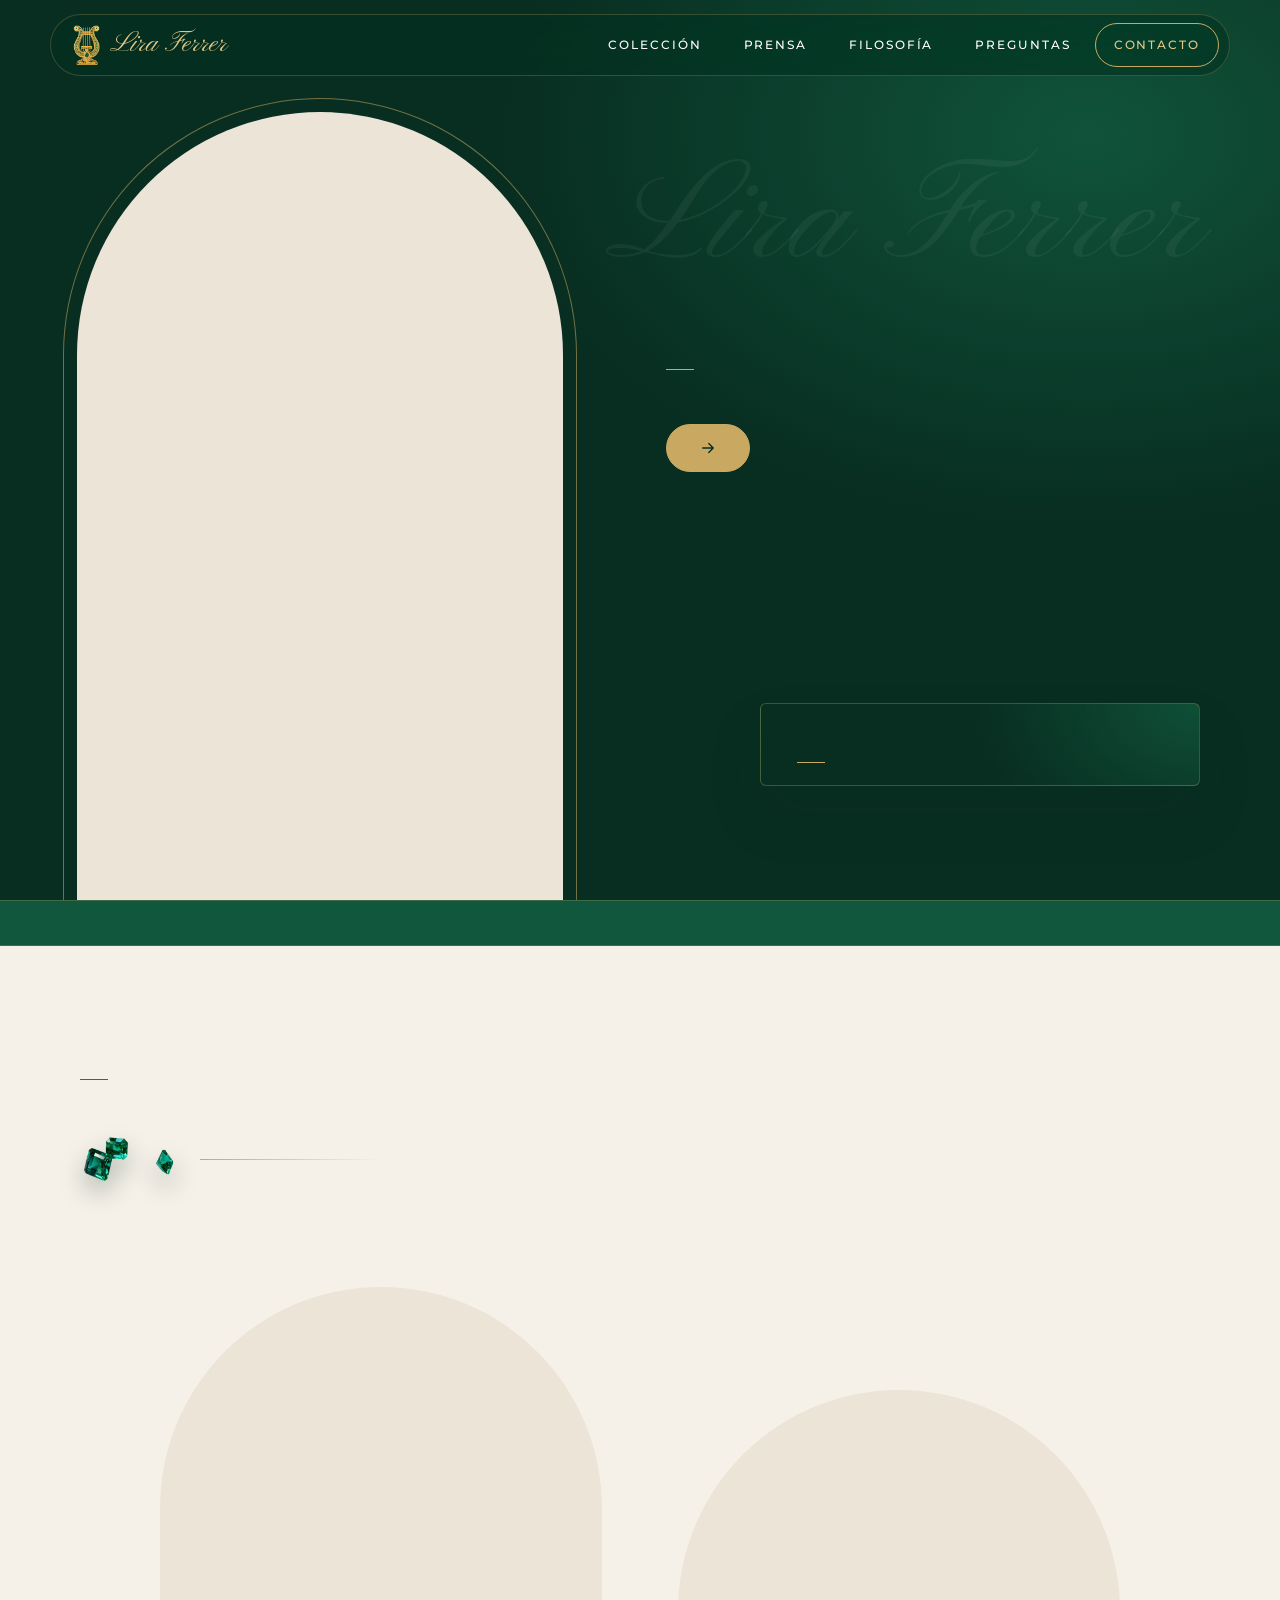
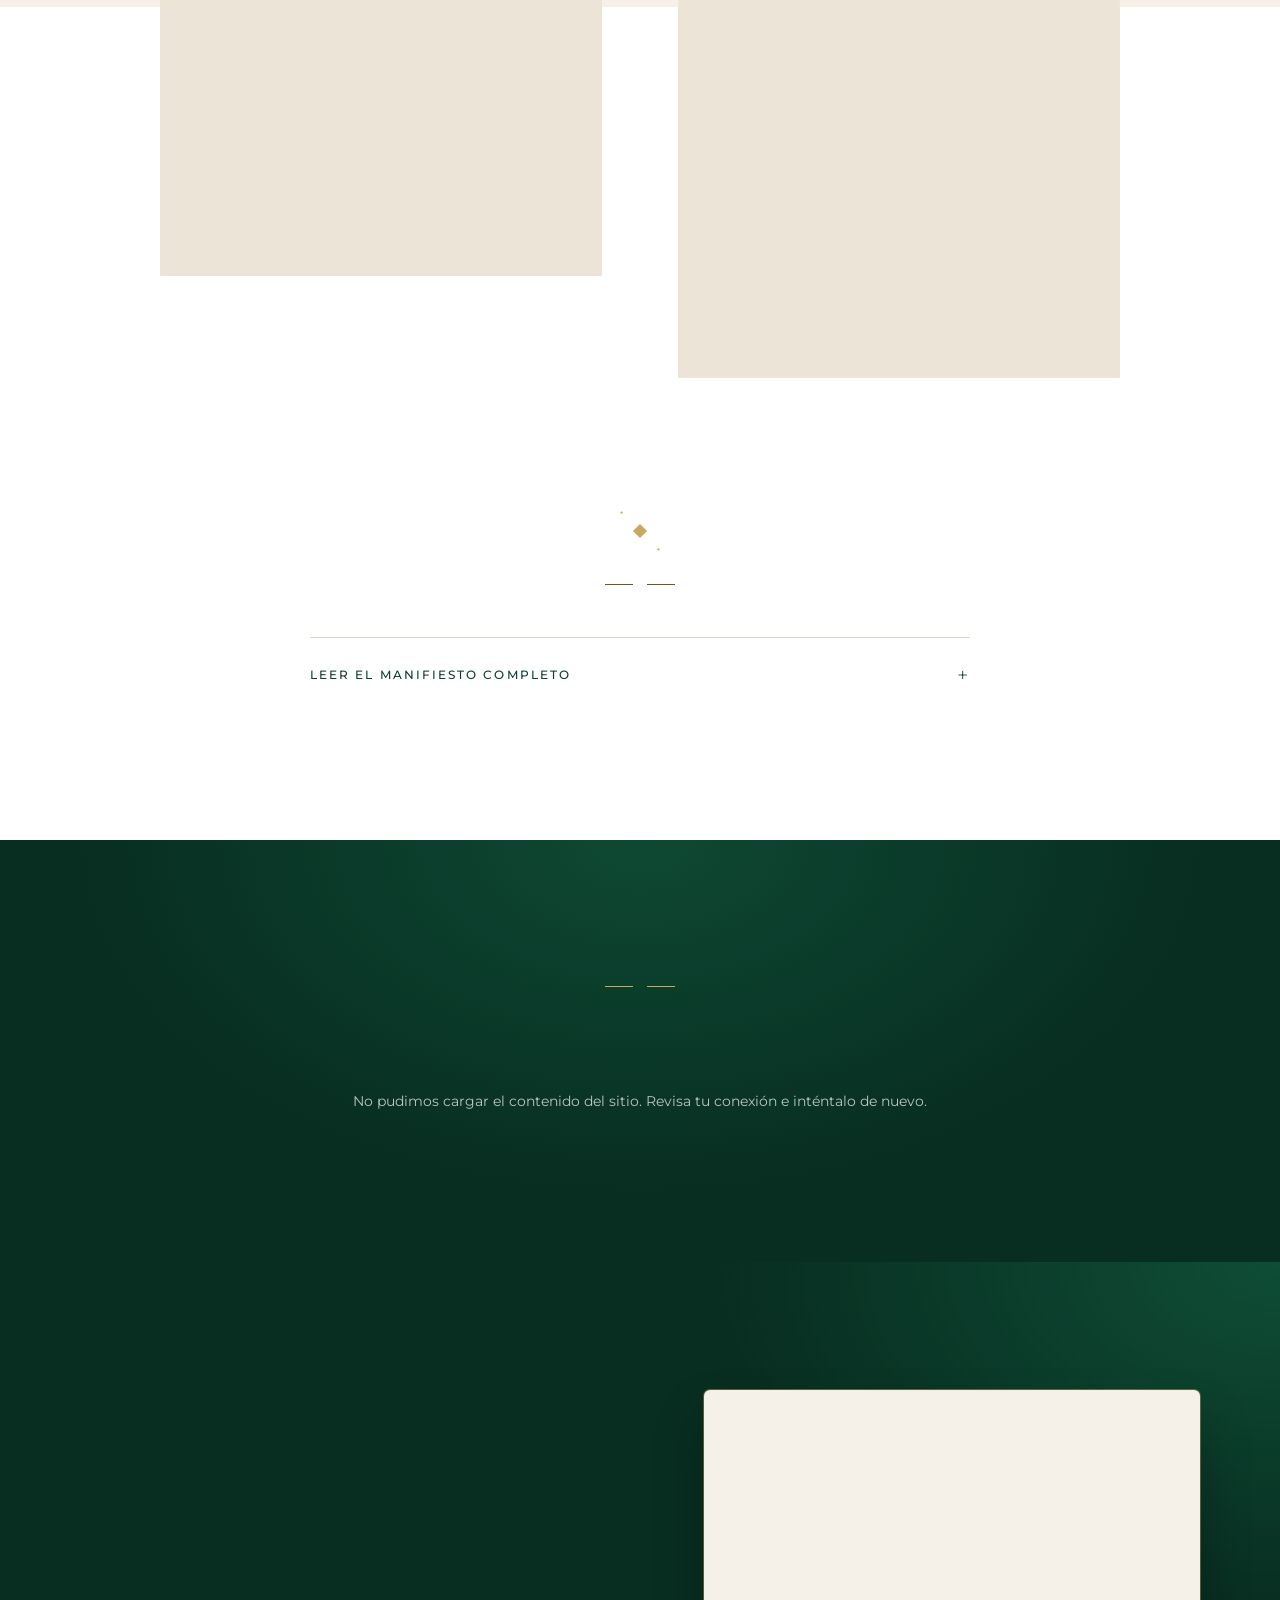
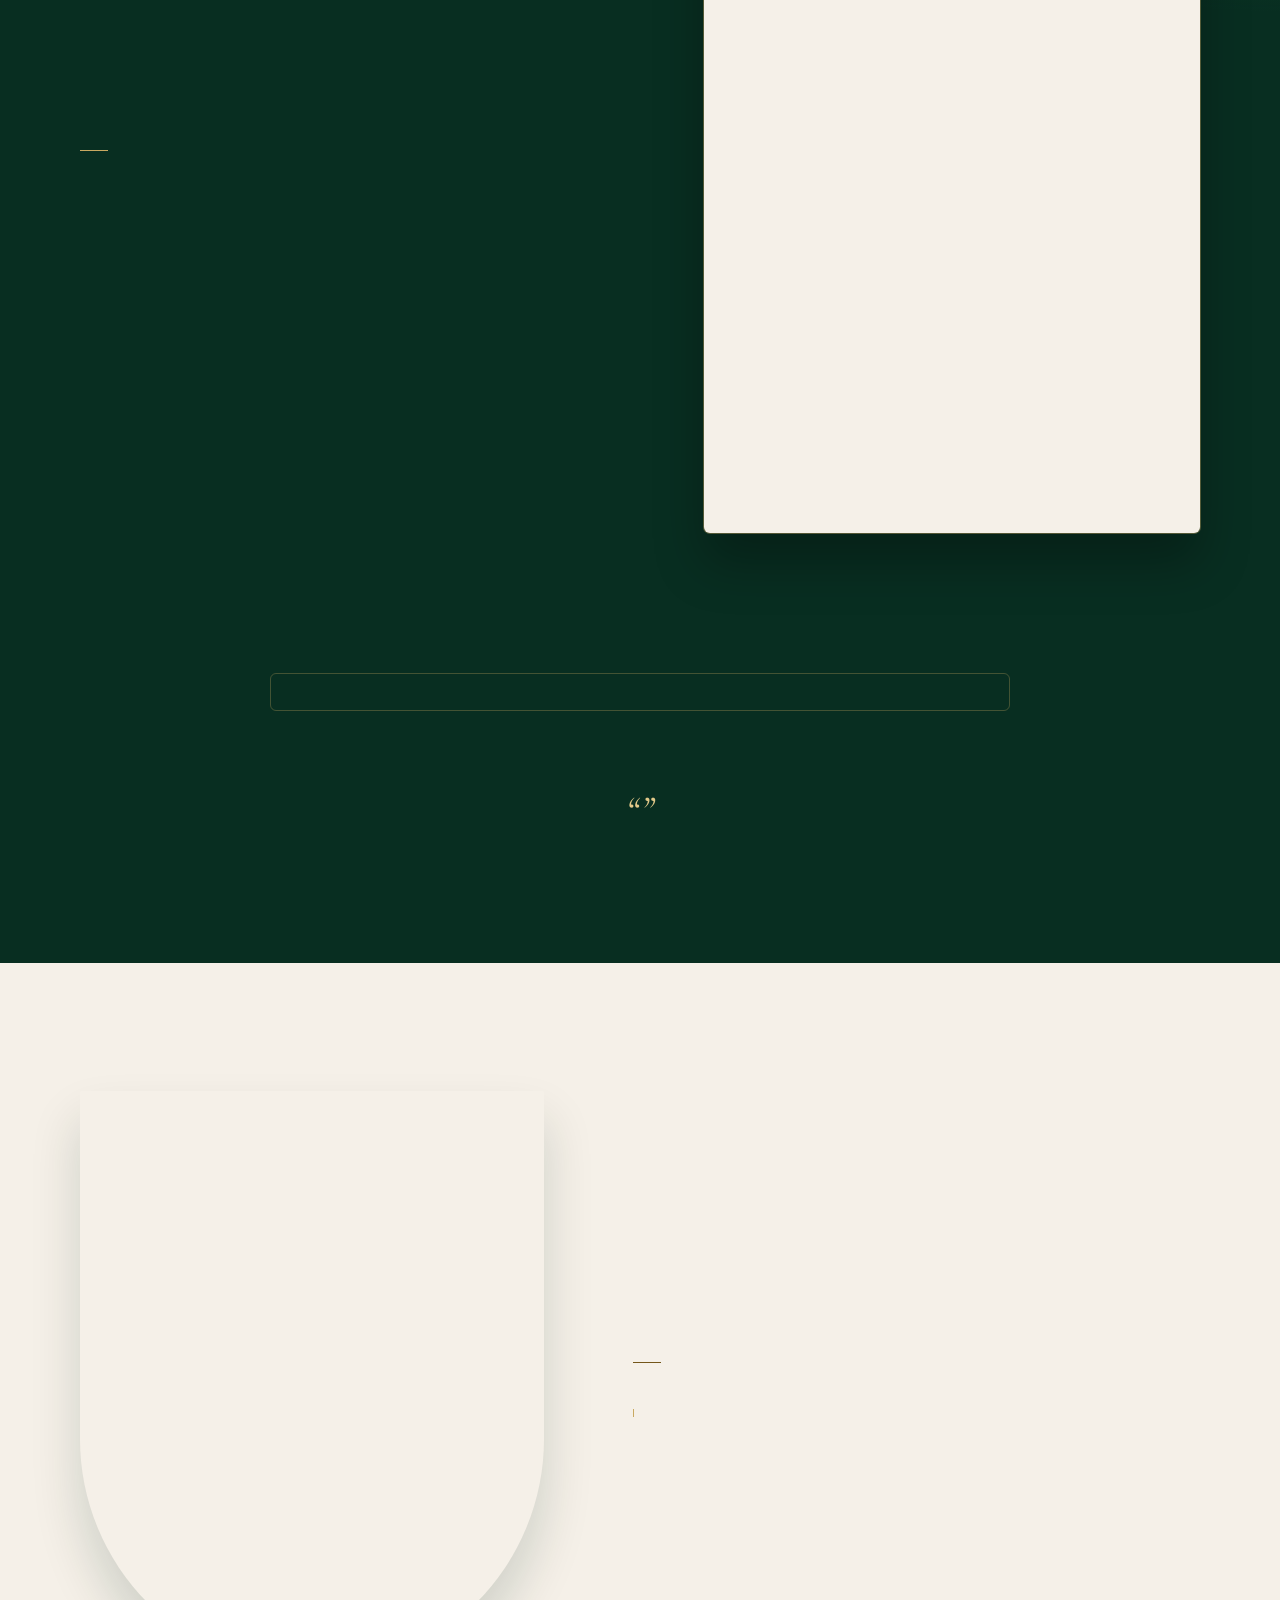
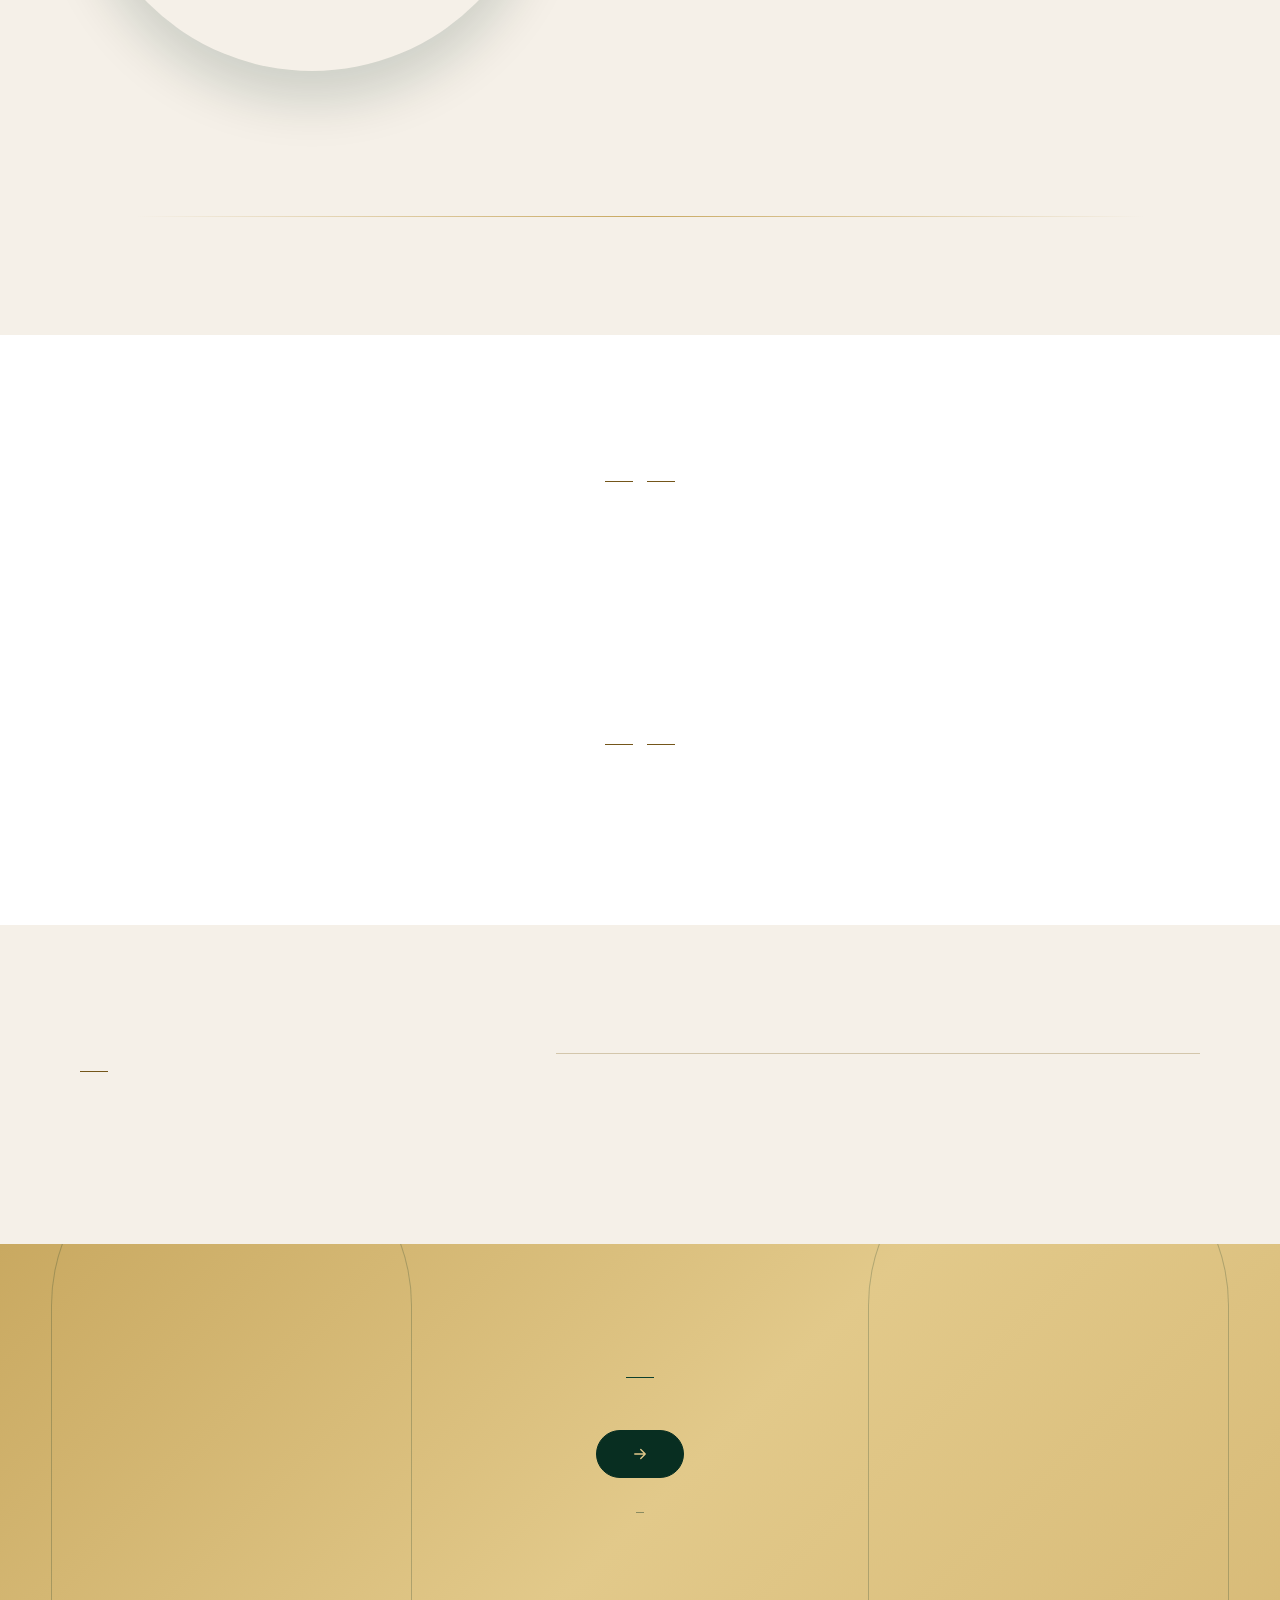
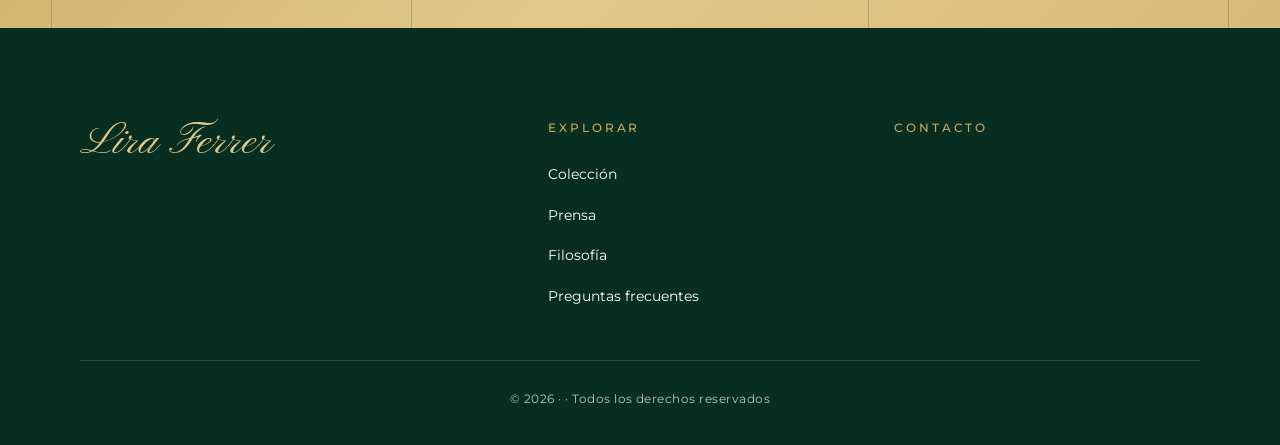
==== commit a5389ba2: "feat(v2): rediseño completo, panel de administración y base de datos" ====
--- a/frontend/index.html
+++ b/frontend/index.html
@@ -1,13 +1,16 @@
-<!DOCTYPE html>
+﻿<!DOCTYPE html>
 <html lang="es">
 <head>
   <meta charset="UTF-8">
   <meta name="viewport" content="width=device-width, initial-scale=1.0">
   <meta name="theme-color" content="#082e21">
   <title>Lira Ferrer | Alta marroquinería colombiana</title>
-  <meta name="description" content="Lira Ferrer: alta marroquinería colombiana. Carteras hechas a mano con piel genuina, lira en filigrana de oro y esmeralda colombiana certificada.">
-
-  <!-- Las animaciones de aparición solo se activan si hay JavaScript -->
+  <meta name="description" id="metaDescripcion" content="Carteras Lira Ferrer: alta marroquinería colombiana con esmeralda certificada, lira en filigrana de oro y trabajo artesanal.">
+  <meta property="og:type" content="website">
+  <meta property="og:title" id="ogTitulo" content="Lira Ferrer">
+  <meta property="og:description" id="ogDescripcion" content="">
+  <meta property="og:image" id="ogImagen" content="">
+
   <script>document.documentElement.classList.add('js');</script>
 
   <!-- Fuentes -->
@@ -15,8 +18,8 @@
   <link rel="preconnect" href="https://fonts.gstatic.com" crossorigin>
   <link href="https://fonts.googleapis.com/css2?family=Cormorant+Garamond:ital,wght@0,300;0,400;0,500;0,600;1,300;1,400;1,500&family=Montserrat:wght@300;400;500;600&family=Pinyon+Script&display=swap" rel="stylesheet">
 
-  <!-- Estilos -->
-  <link rel="stylesheet" href="assets/css/styles.css">
+  <link rel="stylesheet" href="assets/css/styles.css?v=15">
+  <link rel="stylesheet" href="assets/css/secciones.css?v=15">
 </head>
 <body>
 
@@ -26,8 +29,8 @@
   <!-- ================= NAV ================= -->
   <header class="nav" id="nav">
     <a href="#inicio" class="nav-logo" aria-label="Lira Ferrer, inicio">
-      <img src="assets/img/logo/lira-emblema.png" alt="" width="40" height="40">
-      <span>Lira Ferrer</span>
+      <img src="assets/img/logo/lira-emblema.webp" alt="" width="40" height="60">
+      <span data-sitio="marca_nombre">Lira Ferrer</span>
     </a>
 
     <button class="nav-toggle" id="navToggle" aria-label="Abrir menú" aria-controls="navLinks">
@@ -37,282 +40,262 @@
     <nav aria-label="Principal">
       <ul class="nav-links" id="navLinks">
         <li><a href="#coleccion">Colección</a></li>
-        <li><a href="#maison">Historia</a></li>
+        <li><a href="#prensa">Prensa</a></li>
+        <li><a href="#filosofia">Filosofía</a></li>
+        <li><a href="#faq">Preguntas</a></li>
         <li><a href="#contacto">Contacto</a></li>
       </ul>
     </nav>
   </header>
 
   <main>
-  <!-- ================= HERO ================= -->
-  <section class="hero" id="inicio">
-    <div class="hero-foto">
-      <img src="assets/img/hero/hero-modelo.png" alt="Modelo sosteniendo el bolso Perla Eterna" fetchpriority="high" decoding="async">
-    </div>
-
-    <span class="hero-marca-agua" aria-hidden="true">Lira Ferrer</span>
-
-    <div class="hero-texto">
-      <span class="eyebrow eyebrow-oro">Edición limitada · Colombia</span>
-      <h1>
-        La joya
-        <small>que se lleva <strong>Lira Ferrer</strong></small>
-      </h1>
-      <p class="hero-sub"><span>Alta marroquinería</span> colombiana</p>
-      <a href="#coleccion" class="btn btn-pill">
-        Descubre la joya dentro de ti
-        <svg viewBox="0 0 24 24" aria-hidden="true"><path d="M5 12h14M13 6l6 6-6 6"/></svg>
-      </a>
-    </div>
-  </section>
-
-  <!-- ================= INTRO =================
-       Columna izquierda: texto + esmeraldas como cierre.
-       Columna derecha: bolso rotatorio (sobresale del hero) + ficha debajo.
-       El bolso va EN el flujo de la columna, así la ficha nunca se encima. -->
-  <section class="intro">
-    <div class="contenedor intro-grid">
-
-      <div class="intro-texto reveal">
-        <span class="eyebrow">La pieza</span>
-        <h2>Una joya que se lleva en la mano</h2>
-        <p>Cada Lira Ferrer nace de piel de vacuno de primera calidad, teñida con pigmentos vegetales y trenzada a mano en el Caribe colombiano. En el centro, una lira en filigrana de oro custodia una esmeralda certificada: la firma de la casa.</p>
-        <p>Piezas pensadas para durar generaciones, para quien entiende que el verdadero lujo es el que tiene historia.</p>
-
-        <div class="intro-cierre" aria-hidden="true">
-          <img class="intro-esmeraldas" src="assets/img/decor/esmeraldas.png" alt="" loading="lazy" decoding="async">
-          <span class="intro-linea"></span>
-        </div>
-      </div>
-
-      <div class="intro-derecha">
-        <!-- Rotación de bolsos: cada 15 s se funde al siguiente (CSS puro) -->
-        <div class="intro-bolso">
-          <img src="assets/img/bolsos/bolso-blanco.png" alt="Bolsos Lira Ferrer con lira de oro y esmeralda" decoding="async">
-          <img src="assets/img/bolsos/bolso-verde.png" alt="" aria-hidden="true" decoding="async">
-          <img src="assets/img/bolsos/bolso-vinotinto.png" alt="" aria-hidden="true" decoding="async">
-        </div>
-
-        <aside class="intro-ficha reveal" aria-label="Ficha de la pieza">
-          <span class="eyebrow eyebrow-oro">Ficha de la pieza</span>
-          <dl>
-            <div><dt>Origen</dt><dd>Barranquilla, Colombia</dd></div>
-            <div><dt>Piel</dt><dd>Vacuno de primera calidad, trenzado a mano</dd></div>
-            <div><dt>Lira</dt><dd>Filigrana de oro</dd></div>
-            <div><dt>Gema</dt><dd>Esmeralda colombiana certificada</dd></div>
-          </dl>
-        </aside>
-      </div>
-
-    </div>
-  </section>
-
-  <!-- ================= GALERÍA ================= -->
-  <section class="galeria" aria-label="Galería">
-    <div class="galeria-grid">
-      <figure class="galeria-item reveal">
-        <img src="assets/img/galeria/galeria-1.png" alt="Modelo con vestido blanco y bolso Lira Ferrer" loading="lazy" decoding="async">
-      </figure>
-      <figure class="galeria-item reveal">
-        <img src="assets/img/galeria/galeria-2.png" alt="Modelo sosteniendo el bolso Lira Ferrer" loading="lazy" decoding="async">
-      </figure>
-    </div>
-  </section>
-
-  <!-- ================= MANIFIESTO ================= -->
-  <section class="manifiesto">
-    <div class="contenedor-angosto reveal">
-      <span class="ornamento" aria-hidden="true"></span>
-      <h2>No fabricamos accesorios. Heredamos oficios.</h2>
-      <p>Detrás de cada bolso hay talabarteros, orfebres y lapidarios que llevan generaciones perfeccionando su arte. Lira Ferrer los reúne en una sola pieza.</p>
-    </div>
-  </section>
-
-  <!-- ================= COLECCIÓN ================= -->
-  <section class="coleccion" id="coleccion">
-    <div class="titulo-seccion reveal">
-      <span class="eyebrow">La colección</span>
-      <h2>Tres piezas, una herencia</h2>
-      <p>Cada cartera es única: piel de vacuno de primera calidad, trenzado a mano y la lira en filigrana de oro coronada con esmeralda colombiana certificada.</p>
-    </div>
-
-    <!-- Se muestra tal cual; si la API responde, JS lo reemplaza con los datos reales -->
-    <div class="coleccion-grid" id="coleccionGrid">
-      <article class="pieza reveal">
-        <a href="producto.html?slug=herencia-borgona" class="pieza-img" aria-label="Ver Herencia Borgoña">
-          <img src="assets/img/bolsos/bolso-vinotinto.png" alt="Herencia Borgoña" loading="lazy" decoding="async">
-        </a>
-        <div class="pieza-info">
-          <h3>Herencia Borgoña</h3>
-          <p class="pieza-detalle">Vino tinto · Lira en filigrana de oro con esmeralda</p>
-          <span class="pieza-precio">$2.850.000 COP</span>
-          <a href="producto.html?slug=herencia-borgona" class="btn btn-linea">Ver pieza</a>
-        </div>
-      </article>
-
-      <article class="pieza reveal">
-        <a href="producto.html?slug=perla-eterna" class="pieza-img" aria-label="Ver Perla Eterna">
-          <img src="assets/img/bolsos/bolso-blanco.png" alt="Perla Eterna" loading="lazy" decoding="async">
-        </a>
-        <div class="pieza-info">
-          <h3>Perla Eterna</h3>
-          <p class="pieza-detalle">Blanco perla · Lira en filigrana de oro con esmeralda</p>
-          <span class="pieza-precio">$2.850.000 COP</span>
-          <a href="producto.html?slug=perla-eterna" class="btn btn-linea">Ver pieza</a>
-        </div>
-      </article>
-
-      <!-- NOMBRE Y SLUG PROVISIONALES: cámbialos por los reales del bolso verde -->
-      <article class="pieza reveal">
-        <a href="producto.html?slug=selva-viva" class="pieza-img" aria-label="Ver Selva Viva">
-          <img src="assets/img/bolsos/bolso-verde.png" alt="Selva Viva" loading="lazy" decoding="async">
-        </a>
-        <div class="pieza-info">
-          <h3>Selva Viva</h3>
-          <p class="pieza-detalle">Verde oliva · Lira en filigrana de oro con esmeralda</p>
-          <span class="pieza-precio">$2.850.000 COP</span>
-          <a href="producto.html?slug=selva-viva" class="btn btn-linea">Ver pieza</a>
-        </div>
-      </article>
-    </div>
-
-    <!-- Asesoría: el enlace de WhatsApp lo copia efectos.js desde el del footer -->
-    <div class="coleccion-ayuda reveal" hidden>
-      <h3>¿No sabes cuál elegir?</h3>
-      <p>Escríbenos y te ayudamos a encontrar la pieza que va contigo.</p>
-      <a href="#" id="linkWhatsapp2" class="btn btn-pill" target="_blank" rel="noopener">Hablar con una asesora</a>
-    </div>
-  </section>
-
-  <!-- ================= LA MAISON ================= -->
-  <section class="maison" id="maison">
-    <div class="contenedor maison-grid reveal">
-      <div>
-        <span class="eyebrow">La Maison</span>
-        <h2>Nacida en el Caribe, forjada por manos maestras</h2>
-      </div>
-      <p>Lira Ferrer rinde homenaje a los oficios ancestrales de Colombia: la talabartería, la marroquinería, la joyería en filigrana y el arte de las esmeraldas. Piezas utilitarias que trascienden generaciones.</p>
-    </div>
-  </section>
-
-  <!-- ================= SAVOIR FAIRE ================= -->
-  <section class="oficios" id="oficios">
-    <div class="contenedor">
-      <div class="oficios-cabecera reveal">
-        <span class="eyebrow eyebrow-oro">Savoir faire</span>
-        <h3 class="oficios-titulo">Cuatro oficios, una sola pieza</h3>
-      </div>
-
-      <div class="oficios-grid">
-        <div class="oficio reveal">
-          <div class="oficio-icono">
-            <!-- Talabartería -->
-            <svg viewBox="0 0 24 24" aria-hidden="true"><path d="M4 9c0-2 1.5-3 3-3h1l1-2h6l1 2h1c1.5 0 3 1 3 3v2c0 1-.5 2-1.5 2.5L18 18h-2l-.5-3h-7L8 18H6l-.5-4.5C4.5 13 4 12 4 11z"/></svg>
-          </div>
-          <h4>Talabartería</h4>
-          <p>Piel de vacuno seleccionada, teñida con tintes vegetales ecológicos.</p>
-        </div>
-
-        <div class="oficio reveal">
-          <div class="oficio-icono">
-            <!-- Trenzado -->
-            <svg viewBox="0 0 24 24" aria-hidden="true"><path d="M8 3c4 3 4 6 0 9s-4 6 0 9M16 3c-4 3-4 6 0 9s4 6 0 9"/></svg>
-          </div>
-          <h4>Trenzado a mano</h4>
-          <p>Asas y bordes trenzados por artesanos marroquineros colombianos.</p>
-        </div>
-
-        <div class="oficio reveal">
-          <div class="oficio-icono">
-            <!-- Filigrana -->
-            <svg viewBox="0 0 24 24" aria-hidden="true"><circle cx="12" cy="12" r="7"/><circle cx="12" cy="12" r="3"/></svg>
-          </div>
-          <h4>Filigrana de oro</h4>
-          <p>La lira, símbolo de la casa, tejida en hilos de oro por orfebres.</p>
-        </div>
-
-        <div class="oficio reveal">
-          <div class="oficio-icono">
-            <!-- Esmeralda -->
-            <svg viewBox="0 0 24 24" aria-hidden="true"><path d="M7 4h10l4 5-9 11L3 9z"/></svg>
-          </div>
-          <h4>Esmeralda</h4>
-          <p>Gema colombiana certificada, corazón de cada pieza.</p>
-        </div>
-      </div>
-    </div>
-  </section>
-
-  <!-- ================= CTA FINAL ================= -->
-  <section class="cta-final" aria-labelledby="ctaTitulo">
-    <div class="contenedor-angosto reveal">
-      <span class="eyebrow eyebrow-claro">Lira Ferrer</span>
-      <h2 id="ctaTitulo">Descubre la joya <em>dentro de ti</em></h2>
-      <p>Cada pieza es de edición limitada y está hecha a mano en Colombia. Escríbenos y te ayudamos a elegir la tuya.</p>
-      <div class="cta-acciones">
-        <a href="#coleccion" class="btn btn-oscuro">
-          Ver la colección
+    <!-- ================= HERO ================= -->
+    <section class="hero" id="inicio">
+      <div class="hero-foto">
+        <img id="heroImagen" alt="" fetchpriority="high" decoding="async">
+      </div>
+
+      <span class="hero-marca-agua" aria-hidden="true">Lira Ferrer</span>
+
+      <div class="hero-texto">
+        <span class="eyebrow eyebrow-oro" id="heroEtiqueta"></span>
+        <h1>
+          <span id="heroTitulo"></span>
+          <small><span id="heroPequeno"></span> <strong id="heroDestacado"></strong></small>
+        </h1>
+        <p class="hero-sub" id="heroSub"></p>
+        <a href="#coleccion" class="btn btn-pill" id="heroCta">
           <svg viewBox="0 0 24 24" aria-hidden="true"><path d="M5 12h14M13 6l6 6-6 6"/></svg>
         </a>
-        <a href="mailto:hola@liraferrer.com" class="enlace-sutil">hola@liraferrer.com</a>
-      </div>
+      </div>
+    </section>
+
+    <!-- ================= SELLOS (marquesina) ================= -->
+    <div class="franja" aria-label="Sellos de calidad">
+      <div class="franja-track" id="franjaTrack"></div>
     </div>
-  </section>
+
+    <!-- ================= LA PIEZA ================= -->
+    <section class="intro">
+      <div class="contenedor intro-grid">
+        <div class="intro-texto reveal">
+          <span class="eyebrow" id="introEtiqueta"></span>
+          <h2 id="introTitulo"></h2>
+          <p id="introTexto1"></p>
+          <p id="introTexto2"></p>
+
+          <div class="intro-cierre" aria-hidden="true">
+            <img class="intro-esmeraldas" src="assets/img/decor/esmeraldas.webp" alt="" loading="lazy" decoding="async">
+            <span class="intro-linea"></span>
+          </div>
+        </div>
+
+        <div class="intro-derecha">
+          <div class="intro-bolso" id="introBolso"></div>
+
+          <aside class="intro-ficha reveal" aria-label="Ficha de la pieza">
+            <span class="eyebrow eyebrow-oro" id="introFichaTitulo"></span>
+            <dl id="introFicha"></dl>
+          </aside>
+        </div>
+      </div>
+    </section>
+
+    <!-- ================= GALERÍA ================= -->
+    <section class="galeria" aria-label="Galería">
+      <div class="galeria-grid">
+        <figure class="galeria-item reveal">
+          <img id="galeria1" alt="" loading="lazy" decoding="async">
+        </figure>
+        <figure class="galeria-item reveal">
+          <img id="galeria2" alt="" loading="lazy" decoding="async">
+        </figure>
+      </div>
+    </section>
+
+    <!-- ================= MANIFIESTO ================= -->
+    <section class="manifiesto" id="manifiesto">
+      <div class="contenedor-angosto reveal">
+        <span class="ornamento" aria-hidden="true"></span>
+        <span class="eyebrow" id="manifiestoEtiqueta"></span>
+        <h2 id="manifiestoTitulo"></h2>
+        <p id="manifiestoTexto"></p>
+
+        <details class="manifiesto-completo">
+          <summary>
+            <span id="manifiestoLeer">Leer el manifiesto completo</span>
+            <span class="mas" aria-hidden="true">+</span>
+          </summary>
+          <div class="manifiesto-idiomas" role="group" aria-label="Idioma del manifiesto">
+            <button type="button" data-idioma="es" class="activo">Español</button>
+            <button type="button" data-idioma="en">English</button>
+          </div>
+          <div class="manifiesto-largo" id="manifiestoCompleto"></div>
+        </details>
+      </div>
+    </section>
+
+    <!-- ================= COLECCIÓN ================= -->
+    <section class="coleccion" id="coleccion">
+      <div class="titulo-seccion reveal">
+        <span class="eyebrow" id="coleccionEtiqueta"></span>
+        <h2 id="coleccionTitulo"></h2>
+        <p id="coleccionTexto"></p>
+      </div>
+
+      <div class="coleccion-grid" id="coleccionGrid" aria-live="polite"></div>
+      <p class="estado-carga" id="coleccionEstado">Cargando piezas…</p>
+
+      <div class="coleccion-ayuda reveal" id="coleccionAyuda" hidden>
+        <h3 id="ayudaTitulo"></h3>
+        <p id="ayudaTexto"></p>
+        <a href="#" class="btn btn-pill" data-whatsapp id="ayudaBoton"></a>
+      </div>
+    </section>
+
+    <!-- ================= FILOSOFÍA ================= -->
+    <section class="filosofia" id="filosofia">
+      <div class="contenedor">
+        <div class="filosofia-cabecera reveal">
+          <div class="filosofia-texto">
+            <span class="eyebrow eyebrow-oro" id="filosofiaEtiqueta"></span>
+            <h2 id="filosofiaTitulo"></h2>
+            <p id="filosofiaTexto"></p>
+          </div>
+          <figure class="filosofia-foto">
+            <img id="filosofiaImagen" alt="" loading="lazy" decoding="async">
+          </figure>
+        </div>
+
+        <div class="pilares-grid" id="pilaresGrid"></div>
+
+        <p class="filosofia-sostenible reveal" id="filosofiaSostenible"></p>
+        <p class="filosofia-cita reveal" id="filosofiaCita"></p>
+      </div>
+    </section>
+
+    <!-- ================= HISTORIA ================= -->
+    <section class="historia" id="historia">
+      <div class="contenedor historia-grid">
+        <figure class="historia-foto reveal">
+          <img id="historiaImagen" alt="" loading="lazy" decoding="async">
+        </figure>
+
+        <div class="historia-texto reveal">
+          <span class="eyebrow" id="historiaEtiqueta"></span>
+          <h2 id="historiaTitulo"></h2>
+          <p id="historiaTexto1"></p>
+          <p id="historiaTexto2"></p>
+          <blockquote id="historiaCita"></blockquote>
+        </div>
+      </div>
+    </section>
+
+    <!-- ================= TRAYECTORIA ================= -->
+    <section class="trayectoria" aria-labelledby="hitosTitulo">
+      <div class="contenedor">
+        <h2 class="trayectoria-titulo reveal" id="hitosTitulo"></h2>
+        <ol class="trayectoria-lista" id="hitosLista"></ol>
+      </div>
+    </section>
+
+    <!-- ================= PRENSA ================= -->
+    <section class="prensa" id="prensa">
+      <div class="titulo-seccion reveal">
+        <span class="eyebrow" id="prensaEtiqueta"></span>
+        <h2 id="prensaTitulo"></h2>
+        <p id="prensaTexto"></p>
+      </div>
+
+      <div class="prensa-grid" id="prensaGrid"></div>
+
+      <div class="prensa-enlace reveal" id="prensaEnlaceCaja" hidden>
+        <a id="prensaEnlace" target="_blank" rel="noopener"></a>
+      </div>
+    </section>
+
+    <!-- ================= RECONOCIMIENTOS ================= -->
+    <section class="reconocimientos" aria-labelledby="reconocimientosTitulo">
+      <div class="contenedor">
+        <div class="reconocimientos-cabecera reveal">
+          <span class="eyebrow" id="reconocimientosEtiqueta"></span>
+          <h2 id="reconocimientosTitulo"></h2>
+        </div>
+        <div class="reconocimientos-grid" id="reconocimientosGrid"></div>
+      </div>
+    </section>
+
+    <!-- ================= PREGUNTAS FRECUENTES ================= -->
+    <section class="faq" id="faq">
+      <div class="contenedor faq-grid">
+        <div class="faq-intro reveal">
+          <span class="eyebrow" id="faqEtiqueta"></span>
+          <h2 id="faqTitulo"></h2>
+          <p id="faqTexto"></p>
+          <a href="#" class="btn btn-pill" data-whatsapp id="faqBoton"></a>
+        </div>
+        <div class="faq-lista" id="faqLista"></div>
+      </div>
+    </section>
+
+    <!-- ================= CTA ================= -->
+    <section class="cta-final" aria-labelledby="ctaTitulo">
+      <div class="contenedor-angosto reveal">
+        <span class="eyebrow eyebrow-claro" id="ctaEtiqueta"></span>
+        <h2 id="ctaTitulo"></h2>
+        <p id="ctaTexto"></p>
+        <div class="cta-acciones">
+          <a href="#coleccion" class="btn btn-oscuro" id="ctaBoton">
+            <svg viewBox="0 0 24 24" aria-hidden="true"><path d="M5 12h14M13 6l6 6-6 6"/></svg>
+          </a>
+          <a href="#" class="enlace-sutil" data-sitio-mail></a>
+        </div>
+      </div>
+    </section>
   </main>
-
-  <!-- ================= FRANJA SELLOS (marquesina) ================= -->
-  <div class="franja" aria-label="Sellos de calidad">
-    <div class="franja-track">
-      <div class="franja-grupo">
-        <span>Hecho a mano en Colombia</span>
-        <span>Piel genuina certificada</span>
-        <span>Oro y esmeralda auténticos</span>
-        <span>Edición limitada</span>
-      </div>
-      <div class="franja-grupo" aria-hidden="true">
-        <span>Hecho a mano en Colombia</span>
-        <span>Piel genuina certificada</span>
-        <span>Oro y esmeralda auténticos</span>
-        <span>Edición limitada</span>
-      </div>
-    </div>
-  </div>
 
   <!-- ================= FOOTER ================= -->
   <footer class="footer" id="contacto">
     <div class="contenedor footer-grid">
       <div class="footer-marca">
-        <a href="#inicio" class="footer-logo">Lira Ferrer</a>
-        <p>Alta marroquinería colombiana, hecha a mano en Barranquilla.</p>
+        <a href="#inicio" class="footer-logo" data-sitio="marca_nombre">Lira Ferrer</a>
+        <p data-sitio="footer_texto"></p>
+        <p class="footer-direccion" data-sitio="direccion"></p>
       </div>
 
       <nav aria-label="Pie de página">
-        <h4>Explorar</h4>
+        <h2>Explorar</h2>
         <ul class="footer-links">
           <li><a href="#coleccion">Colección</a></li>
-          <li><a href="#maison">La Maison</a></li>
-          <li><a href="#oficios">Oficios</a></li>
+          <li><a href="#prensa">Prensa</a></li>
+          <li><a href="#filosofia">Filosofía</a></li>
+          <li><a href="#faq">Preguntas frecuentes</a></li>
         </ul>
       </nav>
 
       <div class="footer-contacto">
-        <h4>Contacto</h4>
-        <a href="#" id="linkWhatsapp" target="_blank" rel="noopener">WhatsApp</a>
-        <a href="mailto:hola@liraferrer.com">hola@liraferrer.com</a>
+        <h2>Contacto</h2>
+        <a href="#" data-whatsapp>WhatsApp</a>
+        <a href="#" data-sitio-mail></a>
+        <a href="#" data-sitio-instagram hidden>Instagram</a>
+        <a href="#" data-sitio-tel></a>
       </div>
     </div>
 
-    <p class="footer-copy">© <span id="anio">2026</span> Lira Ferrer · Barranquilla, Colombia · Todos los derechos reservados</p>
+    <p class="footer-copy">© <span id="anio">2026</span> <span data-sitio="marca_nombre"></span> · <span data-sitio="marca_ciudad"></span> · Todos los derechos reservados</p>
   </footer>
 
-  <!-- WhatsApp flotante (se muestra solo si el enlace del footer está configurado) -->
-  <a href="#" id="waFlotante" class="wa-flotante" target="_blank" rel="noopener" aria-label="Escribir por WhatsApp" hidden>
-    <svg viewBox="0 0 24 24" aria-hidden="true"><path d="M21 11.5a8.38 8.38 0 0 1-.9 3.8 8.5 8.5 0 0 1-7.6 4.7 8.38 8.38 0 0 1-3.8-.9L3 21l1.9-5.7a8.38 8.38 0 0 1-.9-3.8 8.5 8.5 0 0 1 4.7-7.6 8.38 8.38 0 0 1 3.8-.9h.5a8.48 8.48 0 0 1 8 8v.5z"/></svg>
+  <!-- WhatsApp flotante, a la izquierda -->
+  <a href="#" id="waFlotante" class="wa-flotante" data-whatsapp target="_blank" rel="noopener" aria-label="Escríbenos por WhatsApp" hidden>
+    <svg viewBox="0 0 24 24" aria-hidden="true"><path d="M17.472 14.382c-.297-.149-1.758-.867-2.03-.967-.273-.099-.471-.148-.67.15-.197.297-.767.966-.94 1.164-.173.199-.347.223-.644.075-.297-.15-1.255-.463-2.39-1.475-.883-.788-1.48-1.761-1.653-2.059-.173-.297-.018-.458.13-.606.134-.133.298-.347.446-.52.149-.174.198-.298.298-.497.099-.198.05-.371-.025-.52-.075-.149-.669-1.612-.916-2.207-.242-.579-.487-.5-.669-.51-.173-.008-.371-.01-.57-.01-.198 0-.52.074-.792.372-.272.297-1.04 1.016-1.04 2.479 0 1.462 1.065 2.875 1.213 3.074.149.198 2.096 3.2 5.077 4.487.709.306 1.262.489 1.694.625.712.227 1.36.195 1.871.118.571-.085 1.758-.719 2.006-1.413.248-.694.248-1.29.173-1.413-.074-.124-.272-.198-.57-.347m-5.421 7.403h-.004a9.87 9.87 0 01-5.031-1.378l-.361-.214-3.741.982.998-3.648-.235-.374a9.86 9.86 0 01-1.51-5.26c.001-5.45 4.436-9.884 9.888-9.884 2.64 0 5.122 1.03 6.988 2.898a9.825 9.825 0 012.893 6.994c-.003 5.45-4.437 9.884-9.885 9.884m8.413-18.297A11.815 11.815 0 0012.05 0C5.495 0 .16 5.335.157 11.892c0 2.096.547 4.142 1.588 5.945L.057 24l6.305-1.654a11.882 11.882 0 005.683 1.448h.005c6.554 0 11.89-5.335 11.893-11.893a11.821 11.821 0 00-3.48-8.413Z"/></svg>
+    <span class="wa-texto">Escríbenos</span>
   </a>
 
-  <!-- JS -->
-  <script src="assets/js/pages/index.js"></script>
-  <script src="assets/js/pages/piezas-locales.js"></script>
-  <script src="assets/js/pages/efectos.js"></script>
+  <noscript>
+    <div class="sin-js">Activa JavaScript para ver la colección, la prensa y la historia de Lira Ferrer.</div>
+  </noscript>
+
+  <script src="assets/js/core/app.js?v=15"></script>
+  <script src="assets/js/pages/inicio.js?v=15"></script>
 </body>
-</html>+</html>
--- a/frontend/assets/css/styles.css
+++ b/frontend/assets/css/styles.css
@@ -11,7 +11,7 @@
   --verde-claro: #11573d;
   --oro: #c9a961;
   --oro-claro: #e2c98a;
-  --oro-oscuro: #8a6d2b;      /* oro legible sobre fondos claros (contraste ≥ 4.5) */
+  --oro-oscuro: #74561a;      /* oro legible sobre fondos claros (contraste ≥ 4.5) */
   --crema: #f5f0e8;
   --blanco: #ffffff;
   --tinta: #25302b;
@@ -828,8 +828,12 @@
 }
 .footer-logo { font-family: var(--script); font-size: 2.8rem; line-height: 1.1; color: var(--oro-claro); display: inline-block; margin-bottom: 12px; }
 .footer-marca p { font-size: 0.9rem; max-width: 300px; }
+.footer h2,
+.footer h3,
 .footer h4 { font-size: 0.75rem; font-weight: 500; letter-spacing: 0.24em; text-transform: uppercase; color: var(--oro); margin-bottom: 16px; }
 .footer-links, .footer-contacto { display: flex; flex-direction: column; }
+.footer-contacto h2,
+.footer-contacto h3,
 .footer-contacto h4 { margin-bottom: 6px; }
 .footer-links a,
 .footer-contacto a {
@@ -844,37 +848,44 @@
 .footer-copy { text-align: center; font-size: 0.75rem; letter-spacing: 0.04em; padding: 28px 5% 0; }
 
 /* =========================================================
-   WHATSAPP FLOTANTE (aparece tras bajar un poco)
+   WHATSAPP FLOTANTE — siempre visible, a la izquierda
    ========================================================= */
 .wa-flotante {
   position: fixed;
-  right: max(16px, env(safe-area-inset-right));
-  bottom: max(16px, env(safe-area-inset-bottom));
+  left: max(16px, env(safe-area-inset-left));
+  right: auto;
+  bottom: max(20px, env(safe-area-inset-bottom));
   z-index: 90;
-  width: 56px; height: 56px;
-  display: grid; place-items: center;
-  border-radius: 50%;
-  background: var(--verde-oscuro);
-  border: 1px solid var(--oro);
-  color: var(--oro-claro);
-  box-shadow: 0 14px 30px rgba(0, 0, 0, 0.3);
-  opacity: 0;
-  transform: translateY(16px) scale(0.9);
-  pointer-events: none;
-  transition: opacity 0.4s ease, transform 0.5s var(--ease), background 0.3s ease, color 0.3s ease;
-}
-.wa-flotante.visible { opacity: 1; transform: none; pointer-events: auto; }
-.wa-flotante:hover { background: var(--oro); color: var(--verde-oscuro); }
-.wa-flotante svg { width: 26px; height: 26px; fill: none; stroke: currentColor; stroke-width: 1.6; stroke-linecap: round; stroke-linejoin: round; }
+  display: inline-flex;
+  align-items: center;
+  gap: 9px;
+  height: 52px;
+  padding: 0 18px 0 13px;
+  border-radius: var(--radio-pill);
+  background: #25d366;
+  border: 1px solid rgba(8, 46, 33, 0.22);
+  color: #073a25;
+  box-shadow: 0 12px 26px rgba(0, 0, 0, 0.24);
+  transition: background 0.3s ease, color 0.3s ease, transform 0.35s var(--ease);
+}
+.wa-flotante:hover { background: #1fb958; color: var(--blanco); transform: translateY(-2px); }
+.wa-flotante svg { width: 24px; height: 24px; flex: none; fill: currentColor; stroke: none; }
+.wa-flotante .wa-texto {
+  font-size: 0.68rem;
+  font-weight: 600;
+  letter-spacing: 0.12em;
+  text-transform: uppercase;
+  white-space: nowrap;
+}
 .wa-flotante::after {
   content: '';
   position: absolute; inset: -1px;
-  border-radius: 50%;
-  border: 1px solid var(--oro);
+  border-radius: var(--radio-pill);
+  border: 1px solid rgba(37, 211, 102, 0.55);
   animation: latido 2.8s ease-out infinite;
   pointer-events: none;
 }
-@keyframes latido { from { transform: scale(1); opacity: 0.7; } to { transform: scale(1.6); opacity: 0; } }
+@keyframes latido { from { transform: scale(1); opacity: 0.7; } to { transform: scale(1.12); opacity: 0; } }
 
 [hidden] { display: none !important; }
 
--- a/frontend/assets/css/secciones.css
+++ b/frontend/assets/css/secciones.css
@@ -0,0 +1,407 @@
+/* =========================================================
+   LIRA FERRER — Secciones de contenido (v4)
+   Manifiesto extenso, filosofía, historia, trayectoria,
+   prensa, reconocimientos y preguntas frecuentes.
+   Depende de styles.css (tokens, botones, tipografía).
+   ========================================================= */
+
+/* ---------- Manifiesto extenso ---------- */
+.manifiesto .eyebrow { justify-content: center; }
+.manifiesto .eyebrow::after { content: ''; width: 28px; height: 1px; background: currentColor; }
+.manifiesto-completo {
+  max-width: 660px;
+  margin: 34px auto 0;
+  text-align: left;
+  border-top: 1px solid rgba(138, 109, 43, 0.28);
+}
+.manifiesto-completo summary {
+  display: flex;
+  align-items: center;
+  justify-content: space-between;
+  gap: 20px;
+  padding: 20px 0;
+  cursor: pointer;
+  list-style: none;
+  font-size: 0.72rem;
+  font-weight: 500;
+  letter-spacing: 0.18em;
+  text-transform: uppercase;
+  color: var(--verde);
+}
+.manifiesto-completo summary::-webkit-details-marker { display: none; }
+.manifiesto-completo .mas { font-size: 1.25rem; font-weight: 300; transition: transform 0.35s var(--ease); }
+.manifiesto-completo[open] .mas { transform: rotate(45deg); }
+.manifiesto-idiomas { display: flex; gap: 8px; margin: 2px 0 22px; }
+.manifiesto-idiomas button {
+  padding: 6px 14px;
+  border: 1px solid rgba(138, 109, 43, 0.35);
+  border-radius: var(--radio-pill);
+  background: transparent;
+  color: var(--verde);
+  font-family: var(--sans);
+  font-size: 0.68rem;
+  font-weight: 500;
+  letter-spacing: 0.12em;
+  text-transform: uppercase;
+  cursor: pointer;
+  transition: background 0.3s ease, color 0.3s ease, border-color 0.3s ease;
+}
+.manifiesto-idiomas button:hover,
+.manifiesto-idiomas button.activo { background: var(--verde); border-color: var(--verde); color: var(--oro-claro); }
+.manifiesto-largo p { margin-bottom: 16px; font-size: 0.95rem; color: var(--gris); }
+.manifiesto-largo p:first-child { font-family: var(--serif); font-size: 1.35rem; line-height: 1.55; color: var(--verde-oscuro); }
+
+/* ---------- Filosofía ---------- */
+.filosofia {
+  background:
+    radial-gradient(800px 500px at 100% 0%, rgba(17, 87, 61, 0.75) 0%, transparent 70%),
+    var(--verde-oscuro);
+  padding: var(--seccion) 0;
+  color: var(--blanco);
+}
+.filosofia-cabecera {
+  display: grid;
+  grid-template-columns: 1.05fr 0.95fr;
+  gap: clamp(32px, 6vw, 84px);
+  align-items: center;
+  margin-bottom: clamp(48px, 7vw, 84px);
+}
+.filosofia-texto h2 {
+  font-family: var(--serif);
+  font-weight: 300;
+  font-size: clamp(2.4rem, 4.6vw, 3.8rem);
+  line-height: 1.08;
+  color: var(--blanco);
+  margin-bottom: 22px;
+}
+.filosofia-texto p { font-size: 1rem; color: rgba(255, 255, 255, 0.78); max-width: 52ch; }
+.filosofia-foto {
+  aspect-ratio: 2 / 3;
+  overflow: hidden;
+  border-radius: var(--radio);
+  background: var(--crema);
+  padding: 10px;
+  box-shadow: 0 0 0 1px rgba(201, 169, 97, 0.4), 0 30px 50px rgba(0, 0, 0, 0.28);
+}
+.filosofia-foto img { width: 100%; height: 100%; object-fit: contain; object-position: center; }
+.pilares-grid { display: grid; grid-template-columns: repeat(3, 1fr); gap: 18px; }
+.pilar {
+  padding: 30px 26px 32px;
+  border: 1px solid rgba(201, 169, 97, 0.25);
+  border-radius: var(--radio);
+  background: rgba(255, 255, 255, 0.03);
+  transition: border-color 0.4s ease, background 0.4s ease, transform 0.5s var(--ease);
+}
+.pilar-icono {
+  width: 48px; height: 48px;
+  display: grid; place-items: center;
+  margin-bottom: 24px;
+  border-radius: 50%;
+  border: 1px solid rgba(201, 169, 97, 0.5);
+}
+.pilar-icono svg { width: 24px; height: 24px; fill: none; stroke: var(--oro-claro); stroke-width: 1.4; stroke-linecap: round; stroke-linejoin: round; }
+.pilar h3 { font-family: var(--serif); font-weight: 500; font-size: 1.35rem; color: var(--oro-claro); margin-bottom: 8px; }
+.pilar p { font-size: 0.86rem; line-height: 1.65; color: rgba(255, 255, 255, 0.76); }
+.filosofia-sostenible {
+  max-width: 740px;
+  margin: clamp(38px, 5vw, 56px) auto 0;
+  padding: 18px 24px;
+  border: 1px solid rgba(201, 169, 97, 0.3);
+  border-radius: var(--radio);
+  font-family: var(--serif);
+  font-size: 1.2rem;
+  font-style: italic;
+  line-height: 1.5;
+  text-align: center;
+  color: rgba(255, 255, 255, 0.82);
+}
+.filosofia-cita {
+  max-width: 760px;
+  margin: clamp(48px, 7vw, 74px) auto 0;
+  text-align: center;
+  font-family: var(--serif);
+  font-style: italic;
+  font-size: clamp(1.7rem, 3.4vw, 2.5rem);
+  line-height: 1.25;
+  color: var(--oro-claro);
+}
+.filosofia-cita::before { content: '“'; }
+.filosofia-cita::after { content: '”'; }
+
+/* ---------- Historia ---------- */
+.historia { background: var(--crema); padding: var(--seccion) 0 0; }
+.historia-grid {
+  display: grid;
+  grid-template-columns: 0.9fr 1.1fr;
+  gap: clamp(32px, 7vw, 92px);
+  align-items: center;
+}
+.historia-foto {
+  aspect-ratio: 4 / 5;
+  overflow: hidden;
+  border-radius: var(--radio) var(--radio) 999px 999px;
+  box-shadow: 0 30px 50px rgba(8, 46, 33, 0.16);
+}
+.historia-foto img { width: 100%; height: 100%; object-fit: cover; object-position: top center; }
+.historia-texto h2 {
+  font-family: var(--serif);
+  font-weight: 400;
+  font-size: clamp(2.2rem, 4.4vw, 3.4rem);
+  line-height: 1.08;
+  color: var(--verde-oscuro);
+  margin-bottom: 22px;
+}
+.historia-texto p { font-size: 1rem; color: var(--texto); margin-bottom: 14px; }
+.historia-texto blockquote {
+  margin-top: 28px;
+  padding: 4px 0 4px 22px;
+  border-left: 1px solid var(--oro);
+  font-family: var(--serif);
+  font-style: italic;
+  font-size: 1.35rem;
+  line-height: 1.45;
+  color: var(--verde);
+}
+
+/* ---------- Trayectoria ---------- */
+.trayectoria { background: var(--crema); padding: clamp(56px, 8vw, 90px) 0 var(--seccion); }
+.trayectoria-titulo {
+  font-family: var(--serif);
+  font-weight: 400;
+  font-size: clamp(1.9rem, 3.8vw, 2.7rem);
+  line-height: 1.1;
+  color: var(--verde-oscuro);
+  text-align: center;
+  max-width: 620px;
+  margin: 0 auto 46px;
+}
+.trayectoria-lista {
+  position: relative;
+  list-style: none;
+  display: grid;
+  grid-template-columns: repeat(5, 1fr);
+  gap: 24px;
+  width: 90%;
+  max-width: 1120px;
+  margin: 0 auto;
+}
+.trayectoria-lista::before {
+  content: '';
+  position: absolute;
+  top: 9px; left: 0; right: 0;
+  height: 1px;
+  background: linear-gradient(90deg, transparent, var(--oro), transparent);
+}
+.hito { position: relative; padding-top: 34px; }
+.hito::before {
+  content: '';
+  position: absolute;
+  top: 4px; left: 0;
+  width: 10px; height: 10px;
+  background: var(--oro);
+  transform: rotate(45deg);
+}
+.hito-anio { display: block; font-family: var(--serif); font-size: 1.5rem; line-height: 1; color: var(--oro-oscuro); margin-bottom: 10px; }
+.hito-texto h3 { font-family: var(--serif); font-weight: 500; font-size: 1.1rem; color: var(--verde); margin-bottom: 4px; }
+.hito-texto p { font-size: 0.82rem; line-height: 1.55; color: var(--gris); }
+
+/* ---------- Prensa ---------- */
+.prensa { background: var(--blanco); padding: var(--seccion) 0; }
+.prensa-grid {
+  width: 90%;
+  max-width: 1180px;
+  margin: 0 auto;
+  display: grid;
+  grid-template-columns: repeat(2, minmax(0, 1fr));
+  gap: clamp(26px, 4vw, 46px);
+}
+.prensa-card {
+  display: flex;
+  flex-direction: column;
+  background: var(--blanco);
+  border: 1px solid rgba(138, 109, 43, 0.22);
+  box-shadow: 0 18px 36px rgba(8, 46, 33, 0.06);
+  transition: transform 0.5s var(--ease), box-shadow 0.5s ease, border-color 0.4s ease;
+}
+.prensa-img {
+  position: relative;
+  display: grid;
+  place-items: center;
+  aspect-ratio: 16 / 10;
+  margin: 12px 12px 0;
+  overflow: hidden;
+  background:
+    linear-gradient(135deg, rgba(245, 240, 232, 0.85), rgba(236, 228, 214, 0.55)),
+    var(--crema);
+  border: 1px solid rgba(138, 109, 43, 0.14);
+}
+.prensa-img img {
+  position: absolute;
+  inset: 10px;
+  width: calc(100% - 20px);
+  height: calc(100% - 20px);
+  object-fit: contain;
+  filter: saturate(0.96);
+  transition: transform 0.7s var(--ease);
+}
+.prensa-monograma { font-family: var(--script); font-size: 4rem; color: var(--oro-oscuro); }
+.prensa-info { display: flex; flex-direction: column; flex: 1; padding: 26px 28px 30px; }
+.prensa-medio {
+  font-size: 0.68rem;
+  font-weight: 600;
+  letter-spacing: 0.16em;
+  text-transform: uppercase;
+  color: var(--oro-oscuro);
+  margin-bottom: 10px;
+}
+.prensa-info h3 { font-family: var(--serif); font-weight: 500; font-size: clamp(1.45rem, 2.4vw, 1.85rem); line-height: 1.16; color: var(--verde-oscuro); margin-bottom: 12px; }
+.prensa-info p { font-size: 0.9rem; line-height: 1.65; color: var(--gris); margin-bottom: 20px; }
+.prensa-leer {
+  align-self: flex-start;
+  margin-top: auto;
+  padding-bottom: 4px;
+  font-size: 0.7rem;
+  font-weight: 600;
+  letter-spacing: 0.14em;
+  text-transform: uppercase;
+  color: var(--verde);
+  border-bottom: 1px solid var(--oro);
+  transition: color 0.3s ease, letter-spacing 0.4s var(--ease);
+}
+.prensa-leer:hover { color: var(--oro-oscuro); letter-spacing: 0.18em; }
+.prensa-enlace { text-align: center; margin-top: 54px; }
+.prensa-enlace a {
+  display: inline-block;
+  padding-bottom: 6px;
+  font-size: 0.72rem;
+  font-weight: 600;
+  letter-spacing: 0.16em;
+  text-transform: uppercase;
+  color: var(--verde);
+  border-bottom: 1px solid var(--oro);
+}
+
+/* ---------- Reconocimientos ---------- */
+.reconocimientos { background: var(--blanco); padding: 0 0 var(--seccion); }
+.reconocimientos-cabecera { text-align: center; margin-bottom: 34px; }
+.reconocimientos-cabecera .eyebrow { justify-content: center; }
+.reconocimientos-cabecera .eyebrow::after { content: ''; width: 28px; height: 1px; background: currentColor; }
+.reconocimientos-cabecera h2 { font-family: var(--serif); font-weight: 400; font-size: clamp(1.9rem, 3.6vw, 2.6rem); color: var(--verde); }
+.reconocimientos-grid {
+  width: 90%;
+  max-width: 1120px;
+  margin: 0 auto;
+  display: grid;
+  grid-template-columns: repeat(3, 1fr);
+  gap: 0 28px;
+}
+.reconocimiento { display: flex; flex-direction: column; gap: 16px; padding: 24px 0; border-top: 1px solid rgba(138, 109, 43, 0.3); }
+.reconocimiento img { width: auto; max-width: 100%; height: 80px; object-fit: contain; object-position: left center; }
+.reconocimiento-monograma {
+  display: flex;
+  align-items: center;
+  height: 80px;
+  font-family: var(--script);
+  font-size: 2.6rem;
+  line-height: 1;
+  color: var(--oro-oscuro);
+}
+.reconocimiento h3 { font-family: var(--serif); font-weight: 500; font-size: 1.08rem; line-height: 1.25; color: var(--verde-oscuro); margin-bottom: 4px; }
+.reconocimiento p { font-size: 0.78rem; line-height: 1.5; color: var(--gris); }
+
+/* ---------- Preguntas frecuentes ---------- */
+.faq { background: var(--crema); padding: var(--seccion) 0; }
+.faq-grid { display: grid; grid-template-columns: 0.75fr 1.25fr; gap: clamp(32px, 7vw, 90px); align-items: start; }
+.faq-intro { position: sticky; top: 110px; }
+.faq-intro h2 { font-family: var(--serif); font-weight: 400; font-size: clamp(2.2rem, 4.2vw, 3.3rem); line-height: 1.08; color: var(--verde-oscuro); margin-bottom: 16px; }
+.faq-intro p { font-size: 0.95rem; color: var(--gris); margin-bottom: 26px; }
+.faq-lista { border-top: 1px solid rgba(138, 109, 43, 0.32); }
+.faq-item { border-bottom: 1px solid rgba(138, 109, 43, 0.32); }
+.faq-item summary {
+  display: flex;
+  align-items: center;
+  justify-content: space-between;
+  gap: 24px;
+  padding: 22px 0;
+  cursor: pointer;
+  list-style: none;
+  font-family: var(--serif);
+  font-size: clamp(1.2rem, 2vw, 1.42rem);
+  line-height: 1.25;
+  color: var(--verde-oscuro);
+}
+.faq-item summary::-webkit-details-marker { display: none; }
+.faq-mas { flex: none; font-family: var(--sans); font-size: 1.3rem; font-weight: 300; color: var(--oro-oscuro); transition: transform 0.35s var(--ease); }
+.faq-item[open] .faq-mas { transform: rotate(45deg); }
+.faq-respuesta { padding: 0 40px 24px 0; font-size: 0.93rem; line-height: 1.75; color: var(--gris); white-space: pre-line; }
+
+/* ---------- Estado de carga de la colección ---------- */
+.estado-carga { text-align: center; padding: 20px 5%; font-size: 0.9rem; color: rgba(255, 255, 255, 0.72); }
+
+/* ---------- Footer ---------- */
+.footer-direccion { margin-top: 10px; font-size: 0.78rem; line-height: 1.5; color: rgba(255, 255, 255, 0.62); }
+
+/* ---------- Aviso sin JavaScript ---------- */
+.sin-js {
+  position: fixed;
+  left: 16px; bottom: 16px; z-index: 300;
+  max-width: 320px;
+  padding: 14px 18px;
+  background: var(--crema);
+  border: 1px solid var(--oro);
+  border-radius: var(--radio);
+  font-size: 0.8rem;
+  color: var(--verde-oscuro);
+  box-shadow: var(--sombra-suave);
+}
+
+/* ---------- Hover de las nuevas tarjetas ---------- */
+@media (hover: hover) {
+  .pilar:hover { border-color: var(--oro); background: rgba(255, 255, 255, 0.06); transform: translateY(-5px); }
+  .prensa-card:hover { transform: translateY(-6px); box-shadow: 0 26px 48px rgba(8, 46, 33, 0.12); border-color: rgba(201, 169, 97, 0.55); }
+  .prensa-card:hover .prensa-img img { transform: scale(1.025); }
+}
+
+/* ---------- Ritmo editorial de la prensa ---------- */
+@media (min-width: 861px) {
+  .prensa-card:nth-child(even) { margin-top: 34px; }
+  .prensa { padding-bottom: calc(var(--seccion) + 34px); }
+}
+
+/* ---------- Responsive de las nuevas secciones ---------- */
+@media (max-width: 1100px) {
+  .pilares-grid { grid-template-columns: repeat(2, 1fr); }
+  .trayectoria-lista { grid-template-columns: repeat(3, 1fr); row-gap: 34px; }
+  .trayectoria-lista::before { display: none; }
+  .hito { padding-top: 0; padding-left: 24px; }
+  .hito::before { top: 7px; }
+}
+
+@media (max-width: 980px) {
+  .filosofia-cabecera,
+  .historia-grid,
+  .faq-grid { grid-template-columns: 1fr; }
+  .filosofia-foto { max-width: 440px; margin: 0 auto; width: 100%; }
+  .historia-foto { max-width: 420px; margin: 0 auto; width: 100%; }
+  .historia-texto { text-align: left; }
+  .faq-intro { position: static; }
+  .prensa-grid { grid-template-columns: 1fr; max-width: 640px; }
+  .reconocimientos-grid { grid-template-columns: 1fr; }
+}
+
+@media (max-width: 860px) {
+  .prensa-card:nth-child(even) { margin-top: 0; }
+  .trayectoria-lista { grid-template-columns: 1fr; row-gap: 0; }
+  .hito { padding: 0 0 24px 28px; }
+  .hito::before { top: 7px; }
+  .filosofia-cita { font-size: 1.6rem; }
+}
+
+@media (max-width: 600px) {
+  .pilares-grid { grid-template-columns: 1fr; }
+  .prensa-info { padding: 22px 20px 26px; }
+  .prensa-img { margin: 8px 8px 0; }
+  .faq-respuesta { padding-right: 0; }
+  .wa-flotante { width: 52px; padding: 0; justify-content: center; }
+  .wa-flotante .wa-texto { display: none; }
+}
